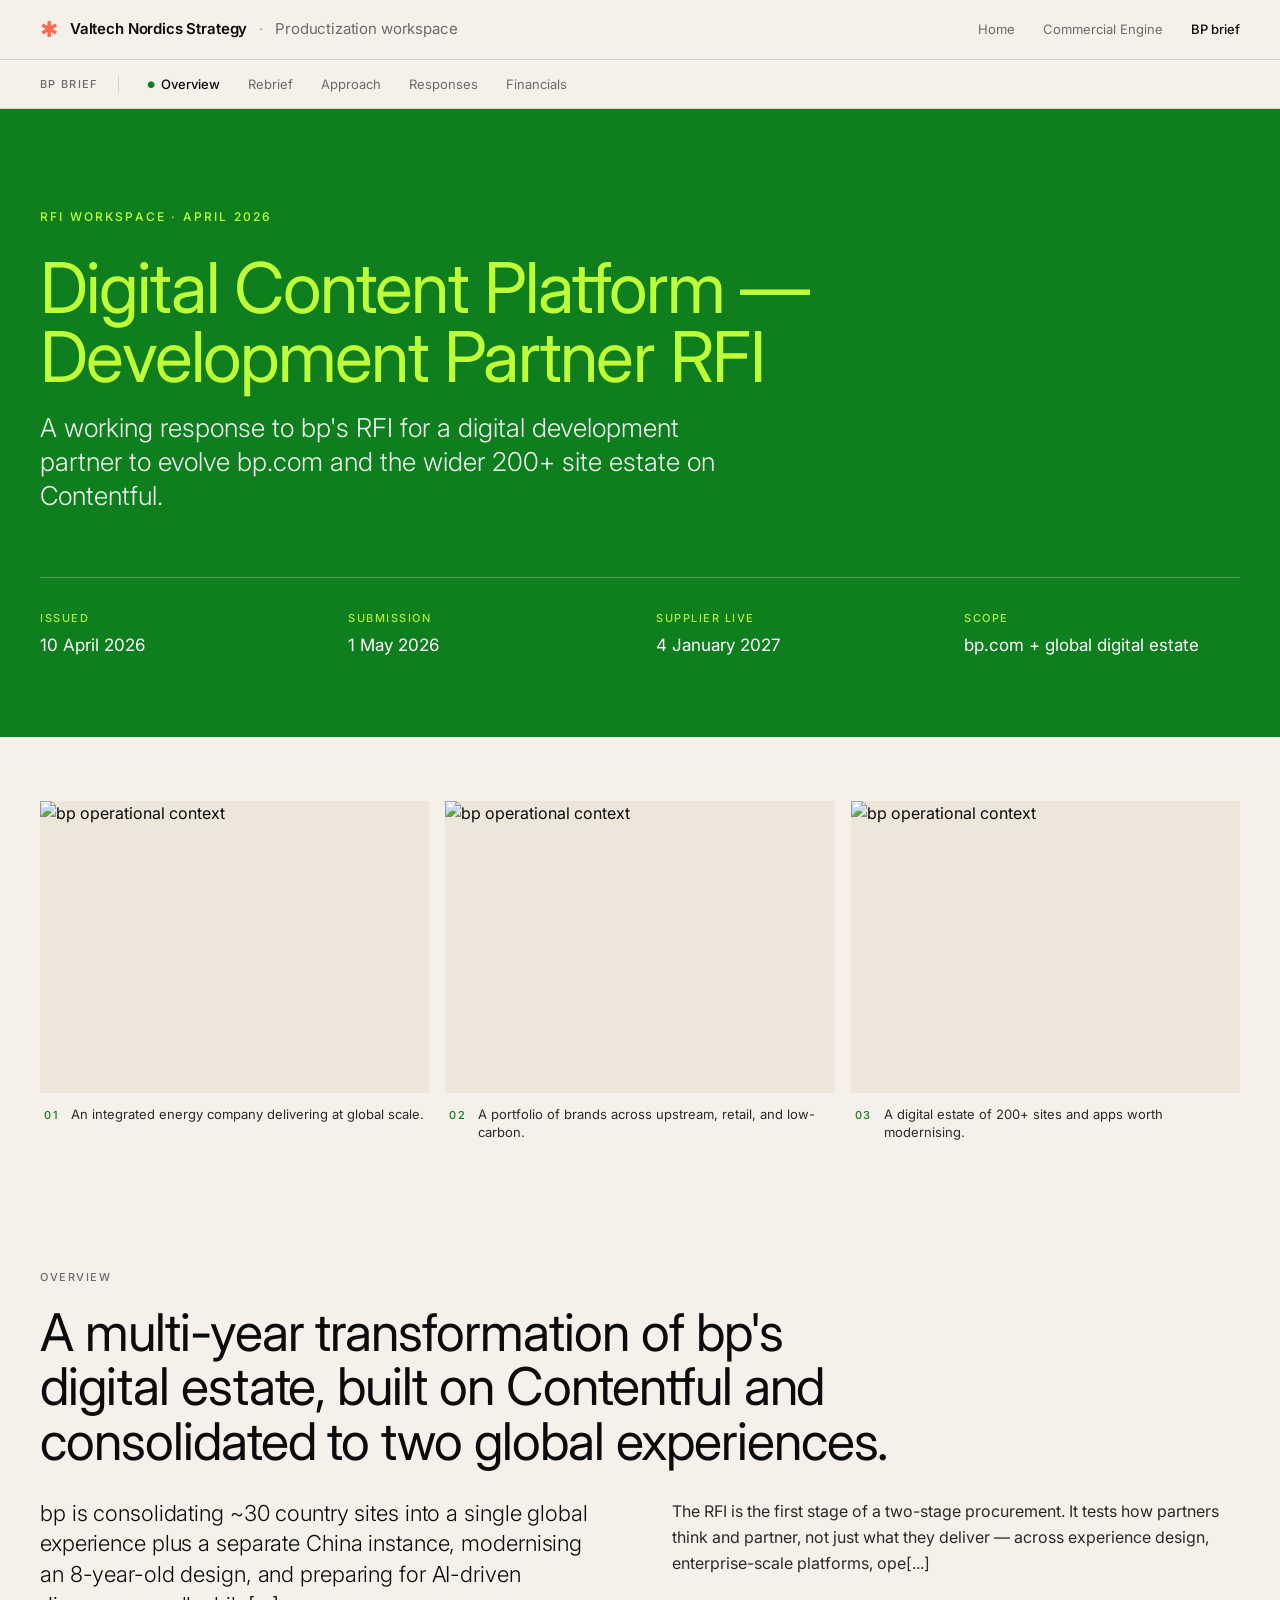
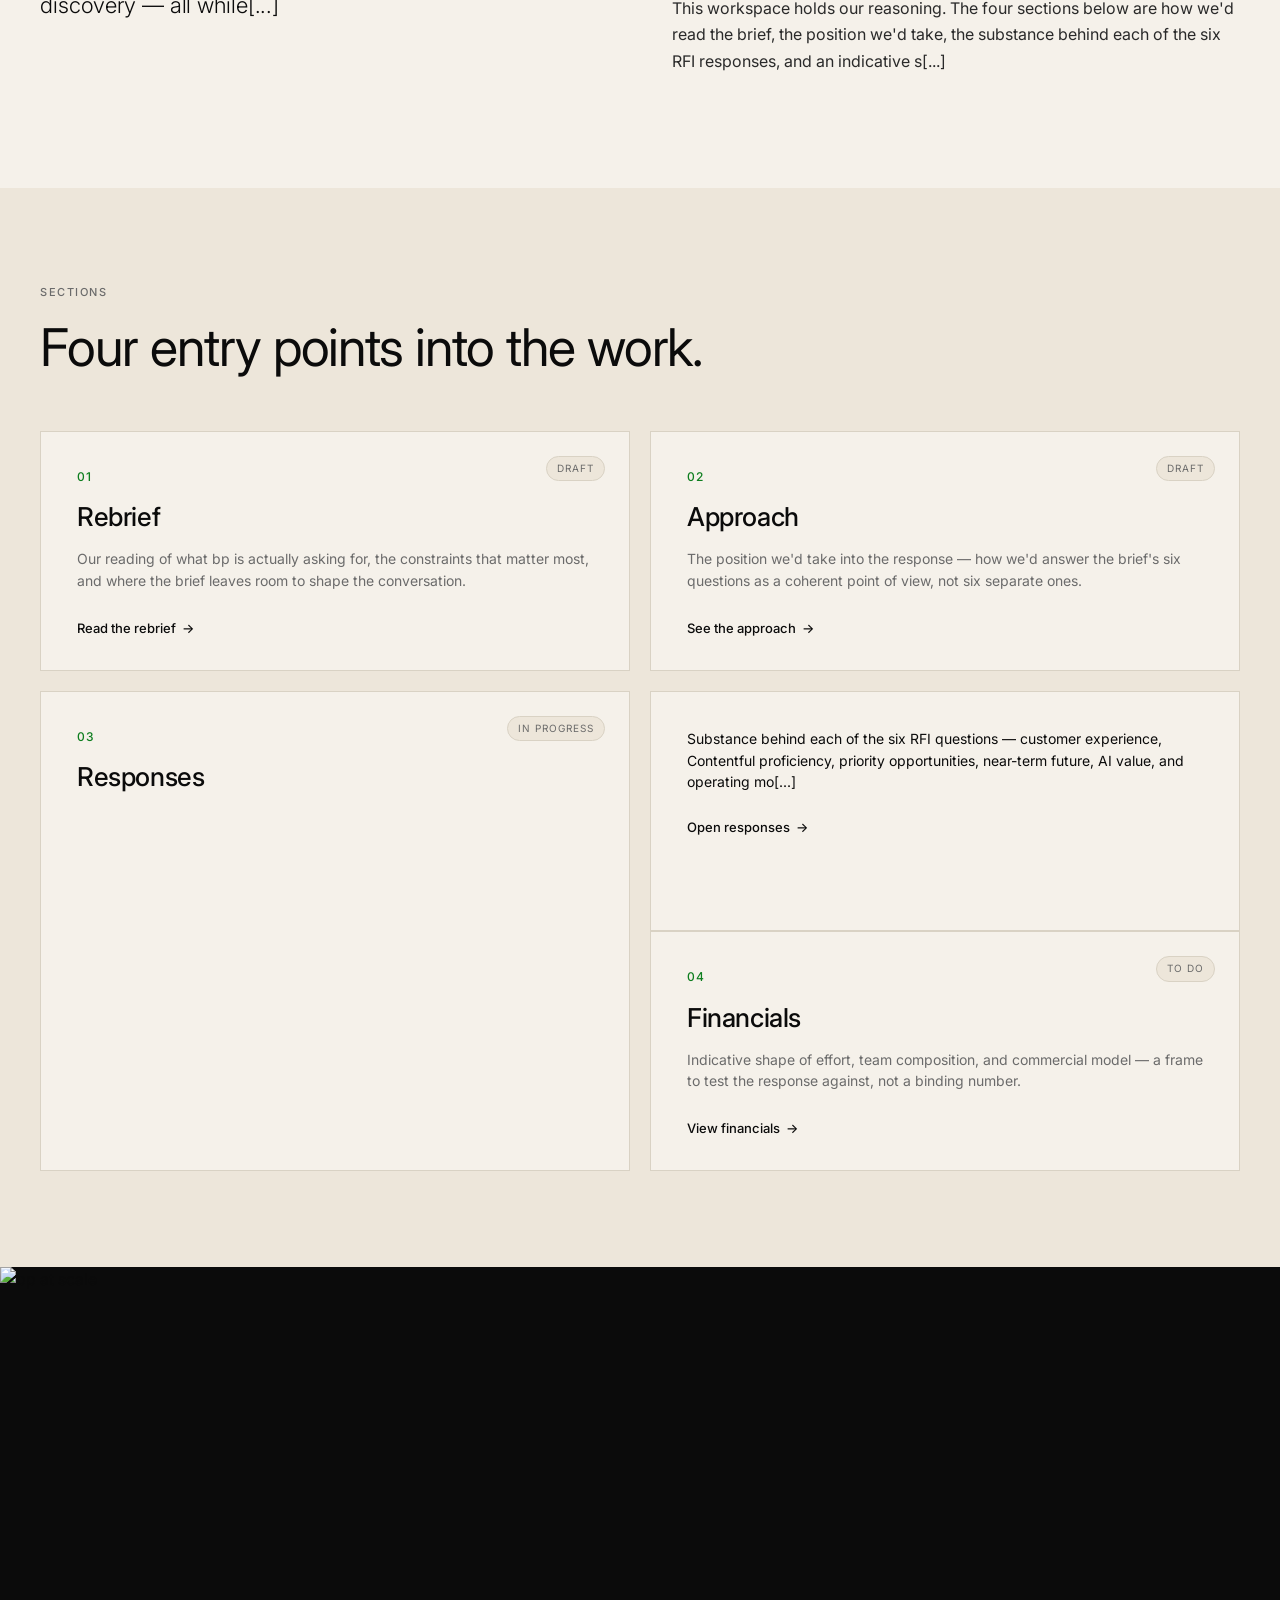
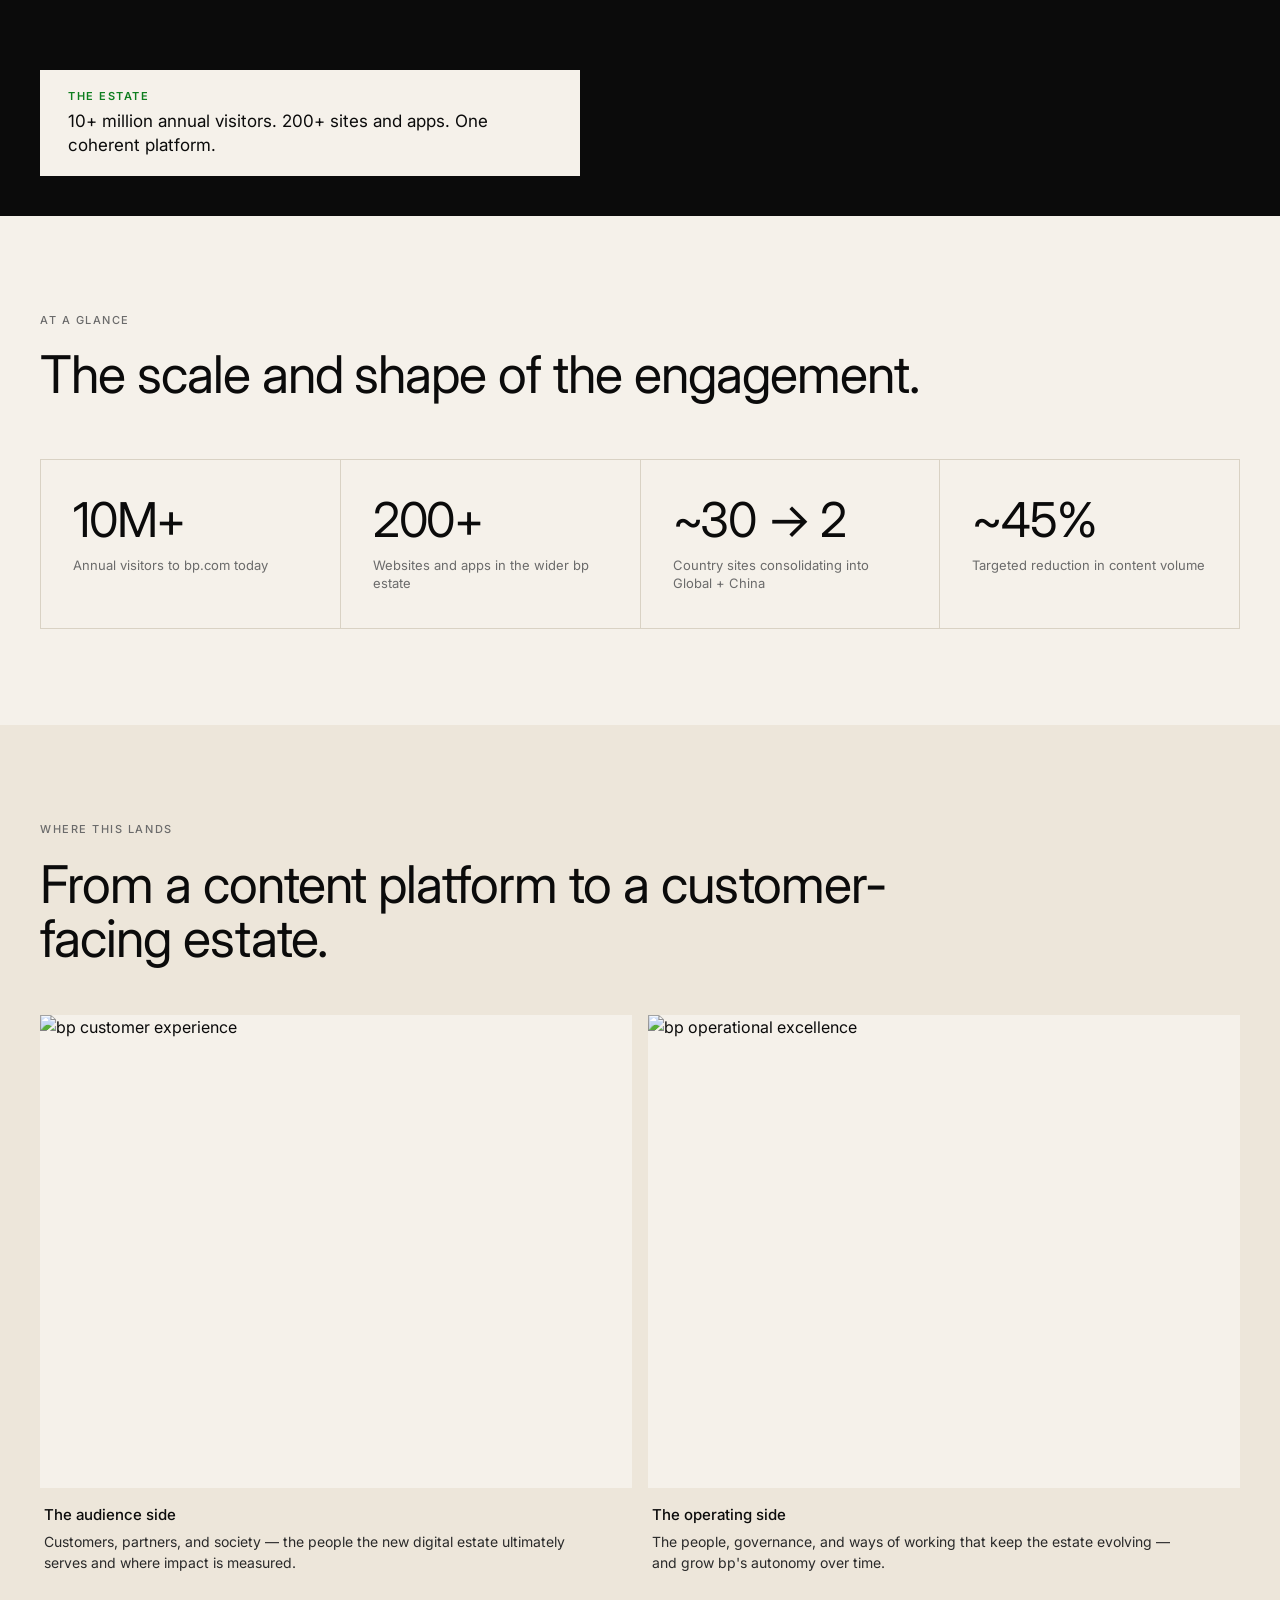
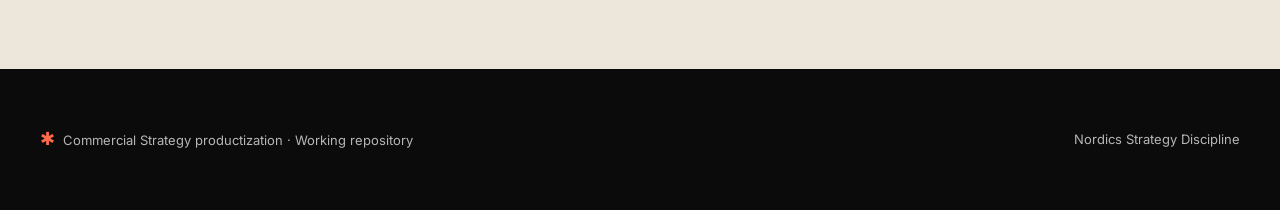
==== bp-brief/index.html @ e3b5a1c4 "Reduce hero title font size by 20%" ====
<!DOCTYPE html>
<html lang="en">
<head>
<meta charset="UTF-8">
<meta name="viewport" content="width=device-width, initial-scale=1.0">
<title>BP brief — Digital Content Platform RFI · Valtech Nordics Strategy</title>
<link rel="preconnect" href="https://fonts.googleapis.com">
<link rel="preconnect" href="https://fonts.gstatic.com" crossorigin>
<link href="https://fonts.googleapis.com/css2?family=Inter:wght@300;400;500;600;700&display=swap" rel="stylesheet">
<style>
  :root {
    --cream: #F5F1EA;
    --cream-deep: #EDE6DA;
    --ink: #0B0B0B;
    --ink-soft: #2A2A2A;
    --ink-mute: #6B6B6B;
    --line: #D9D2C4;
    --coral: #FF6A4D;
    --bp-green: #0E7E1F;
    --bp-green-deep: #0A6217;
    --bp-lime: #BFFF38;
    --bp-pale: #D5F09E;
    --bp-pale-soft: #EAF7CE;
  }

  * { box-sizing: border-box; margin: 0; padding: 0; }

  html { scroll-behavior: smooth; }

  body {
    font-family: 'Inter', -apple-system, BlinkMacSystemFont, sans-serif;
    background: var(--cream);
    color: var(--ink);
    line-height: 1.5;
    font-weight: 400;
    -webkit-font-smoothing: antialiased;
    -moz-osx-font-smoothing: grayscale;
  }

  img { display: block; max-width: 100%; }

  /* Site header */
  .site-header {
    position: sticky;
    top: 0;
    z-index: 50;
    background: var(--cream);
    border-bottom: 1px solid var(--line);
  }
  .site-header-inner {
    max-width: 1280px;
    margin: 0 auto;
    padding: 18px 40px;
    display: flex;
    justify-content: space-between;
    align-items: center;
  }
  .brand {
    display: flex;
    align-items: center;
    gap: 12px;
    font-weight: 600;
    font-size: 15px;
    letter-spacing: -0.01em;
    text-decoration: none;
    color: var(--ink);
  }
  .brand-mark {
    color: var(--coral);
    font-size: 22px;
    line-height: 1;
    font-weight: 400;
  }
  .brand-divider {
    color: var(--ink-mute);
    font-weight: 300;
  }
  .brand-context {
    color: var(--ink-mute);
    font-weight: 400;
  }
  .site-nav {
    display: flex;
    gap: 28px;
    font-size: 13px;
  }
  .site-nav a {
    color: var(--ink-mute);
    text-decoration: none;
    transition: color 0.15s;
  }
  .site-nav a:hover { color: var(--ink); }

  /* BP brief sticky sub-nav */
  .brief-nav {
    position: sticky;
    top: 60px;
    z-index: 40;
    background: var(--cream);
    border-bottom: 1px solid var(--line);
  }
  .brief-nav-inner {
    max-width: 1280px;
    margin: 0 auto;
    padding: 14px 40px;
    display: flex;
    gap: 28px;
    align-items: center;
    overflow-x: auto;
  }
  .brief-nav-label {
    font-size: 11px;
    text-transform: uppercase;
    letter-spacing: 0.12em;
    color: var(--ink-mute);
    font-weight: 500;
    white-space: nowrap;
    padding-right: 20px;
    border-right: 1px solid var(--line);
  }
  .brief-nav a {
    font-size: 13px;
    color: var(--ink-mute);
    text-decoration: none;
    white-space: nowrap;
    transition: color 0.15s;
    font-weight: 400;
  }
  .brief-nav a:hover { color: var(--ink); }
  .brief-nav a.current {
    color: var(--ink);
    font-weight: 500;
  }
  .brief-nav a.current::before {
    content: "● ";
    color: var(--bp-green);
    font-size: 9px;
    vertical-align: middle;
    margin-right: 4px;
  }

  /* Hero — BP green */
  .hero {
    background: var(--bp-green);
    color: white;
    padding: 100px 40px 80px;
    position: relative;
    overflow: hidden;
  }
  .hero-inner {
    max-width: 1280px;
    margin: 0 auto;
    position: relative;
  }
  .hero-eyebrow {
    color: var(--bp-lime);
    font-size: 12px;
    text-transform: uppercase;
    letter-spacing: 0.18em;
    font-weight: 500;
    margin-bottom: 28px;
  }
  .hero-title {
    color: var(--bp-lime);
    font-size: clamp(38px, 5.6vw, 70px);
    line-height: 0.98;
    font-weight: 400;
    letter-spacing: -0.025em;
    margin-bottom: 20px;
    max-width: 1000px;
  }
  .hero-subtitle {
    color: white;
    font-size: clamp(20px, 2.2vw, 26px);
    font-weight: 300;
    line-height: 1.3;
    max-width: 720px;
    margin-bottom: 64px;
    opacity: 0.92;
  }
  .hero-meta {
    display: grid;
    grid-template-columns: repeat(4, 1fr);
    gap: 32px;
    padding-top: 32px;
    border-top: 1px solid rgba(255, 255, 255, 0.25);
  }
  .hero-meta-item-label {
    font-size: 11px;
    text-transform: uppercase;
    letter-spacing: 0.14em;
    color: var(--bp-lime);
    font-weight: 500;
    margin-bottom: 8px;
    opacity: 0.9;
  }
  .hero-meta-item-value {
    font-size: 17px;
    color: white;
    font-weight: 400;
    line-height: 1.35;
  }

  /* Image strip — context triptych */
  .image-strip {
    background: var(--cream);
    padding: 64px 40px 32px;
  }
  .strip-inner {
    max-width: 1280px;
    margin: 0 auto;
  }
  .strip-grid {
    display: grid;
    grid-template-columns: repeat(3, 1fr);
    gap: 16px;
  }
  .strip-item {
    display: flex;
    flex-direction: column;
    gap: 12px;
  }
  .strip-img {
    width: 100%;
    aspect-ratio: 4 / 3;
    object-fit: cover;
    background: var(--cream-deep);
  }
  .strip-caption {
    display: flex;
    align-items: baseline;
    gap: 12px;
    padding: 0 4px;
  }
  .strip-tag {
    font-size: 11px;
    text-transform: uppercase;
    letter-spacing: 0.14em;
    color: var(--bp-green);
    font-weight: 500;
    flex-shrink: 0;
  }
  .strip-text {
    font-size: 13px;
    color: var(--ink-soft);
    line-height: 1.4;
  }

  /* Section base */
  section { padding: 96px 40px; }
  .section-inner { max-width: 1280px; margin: 0 auto; }

  .section-eyebrow {
    font-size: 11px;
    text-transform: uppercase;
    letter-spacing: 0.14em;
    color: var(--ink-mute);
    font-weight: 500;
    margin-bottom: 20px;
  }
  .section-title {
    font-size: clamp(34px, 4.5vw, 52px);
    font-weight: 400;
    line-height: 1.05;
    letter-spacing: -0.02em;
    color: var(--ink);
    margin-bottom: 28px;
    max-width: 880px;
  }

  /* Intro / overview */
  .overview-grid {
    display: grid;
    grid-template-columns: 1fr 1fr;
    gap: 64px;
    align-items: start;
  }
  .overview-lead {
    font-size: 22px;
    line-height: 1.4;
    font-weight: 300;
    color: var(--ink);
    letter-spacing: -0.005em;
  }
  .overview-body p {
    font-size: 16px;
    line-height: 1.65;
    color: var(--ink-soft);
    margin-bottom: 18px;
  }

  /* Tiles — four section entries */
  .tiles {
    background: var(--cream-deep);
  }
  .tiles-grid {
    display: grid;
    grid-template-columns: repeat(2, 1fr);
    gap: 20px;
    margin-top: 56px;
  }
  .tile {
    background: var(--cream);
    border: 1px solid var(--line);
    padding: 36px 36px 32px;
    text-decoration: none;
    color: var(--ink);
    display: flex;
    flex-direction: column;
    gap: 16px;
    transition: border-color 0.2s, transform 0.2s;
    position: relative;
    min-height: 240px;
  }
  .tile:hover {
    border-color: var(--bp-green);
    transform: translateY(-2px);
  }
  .tile-num {
    font-size: 12px;
    color: var(--bp-green);
    font-weight: 500;
    letter-spacing: 0.1em;
  }
  .tile-title {
    font-size: 26px;
    font-weight: 500;
    line-height: 1.15;
    letter-spacing: -0.015em;
    color: var(--ink);
  }
  .tile-body {
    font-size: 14px;
    line-height: 1.55;
    color: var(--ink-mute);
    flex: 1;
  }
  .tile-cta {
    font-size: 13px;
    color: var(--ink);
    font-weight: 500;
    margin-top: 8px;
    display: flex;
    align-items: center;
    gap: 6px;
  }
  .tile-cta::after {
    content: "→";
    transition: transform 0.2s;
  }
  .tile:hover .tile-cta::after {
    transform: translateX(4px);
  }
  .tile-status {
    position: absolute;
    top: 24px;
    right: 24px;
    font-size: 10px;
    text-transform: uppercase;
    letter-spacing: 0.1em;
    color: var(--ink-mute);
    background: var(--cream-deep);
    padding: 4px 10px;
    border-radius: 100px;
    border: 1px solid var(--line);
  }

  /* Feature image — full-bleed editorial */
  .feature {
    background: var(--cream);
    padding: 0;
  }
  .feature-img-wrap {
    position: relative;
    width: 100%;
    aspect-ratio: 21 / 9;
    overflow: hidden;
    background: var(--ink);
  }
  .feature-img {
    width: 100%;
    height: 100%;
    object-fit: cover;
  }
  .feature-overlay {
    position: absolute;
    bottom: 40px;
    left: 0;
    right: 0;
    padding: 0 40px;
    max-width: 1280px;
    margin: 0 auto;
    pointer-events: none;
  }
  .feature-overlay-inner {
    background: var(--cream);
    display: inline-block;
    padding: 18px 28px;
    max-width: 540px;
  }
  .feature-overlay-tag {
    font-size: 11px;
    text-transform: uppercase;
    letter-spacing: 0.14em;
    color: var(--bp-green);
    font-weight: 600;
    margin-bottom: 6px;
  }
  .feature-overlay-text {
    font-size: 17px;
    color: var(--ink);
    font-weight: 400;
    line-height: 1.4;
  }

  /* At a glance — stats */
  .glance {
    background: var(--cream);
  }
  .glance-grid {
    display: grid;
    grid-template-columns: repeat(4, 1fr);
    gap: 1px;
    background: var(--line);
    margin-top: 56px;
    border: 1px solid var(--line);
  }
  .stat {
    background: var(--cream);
    padding: 36px 32px;
  }
  .stat-value {
    font-size: 48px;
    font-weight: 400;
    color: var(--ink);
    letter-spacing: -0.025em;
    line-height: 1;
    margin-bottom: 12px;
  }
  .stat-label {
    font-size: 13px;
    color: var(--ink-mute);
    line-height: 1.4;
  }

  /* Closing image pair */
  .closing {
    background: var(--cream-deep);
  }
  .closing-grid {
    display: grid;
    grid-template-columns: 1fr 1fr;
    gap: 16px;
    margin-top: 48px;
  }
  .closing-item {
    display: flex;
    flex-direction: column;
    gap: 16px;
  }
  .closing-img {
    width: 100%;
    aspect-ratio: 5 / 4;
    object-fit: cover;
    background: var(--cream);
  }
  .closing-caption {
    font-size: 14px;
    color: var(--ink-soft);
    line-height: 1.5;
    padding: 0 4px;
    max-width: 90%;
  }
  .closing-caption strong {
    color: var(--ink);
    font-weight: 500;
    display: block;
    margin-bottom: 4px;
    font-size: 15px;
  }

  /* Footer */
  footer {
    background: var(--ink);
    color: rgba(255, 255, 255, 0.7);
    padding: 56px 40px;
  }
  .footer-inner {
    max-width: 1280px;
    margin: 0 auto;
    display: flex;
    justify-content: space-between;
    align-items: center;
    gap: 32px;
    font-size: 13px;
  }
  .footer-inner p { line-height: 1.6; }
  .footer-mark {
    color: var(--coral);
    font-size: 18px;
    margin-right: 8px;
  }

  /* Responsive */
  @media (max-width: 900px) {
    .site-header-inner, .brief-nav-inner, section, footer, .image-strip { padding-left: 24px; padding-right: 24px; }
    section { padding-top: 64px; padding-bottom: 64px; }
    .hero { padding: 72px 24px 56px; }
    .image-strip { padding: 48px 24px 24px; }
    .site-nav { display: none; }
    .hero-meta { grid-template-columns: repeat(2, 1fr); gap: 24px; }
    .strip-grid { grid-template-columns: 1fr; gap: 32px; }
    .overview-grid { grid-template-columns: 1fr; gap: 32px; }
    .tiles-grid { grid-template-columns: 1fr; }
    .feature-img-wrap { aspect-ratio: 4 / 3; }
    .feature-overlay { bottom: 20px; padding: 0 24px; }
    .feature-overlay-inner { padding: 14px 18px; max-width: 100%; }
    .glance-grid { grid-template-columns: repeat(2, 1fr); }
    .closing-grid { grid-template-columns: 1fr; gap: 32px; }
    .footer-inner { flex-direction: column; align-items: flex-start; }
  }
</style>
</head>
<body>

<!-- Site header -->
<header class="site-header">
  <div class="site-header-inner">
    <a class="brand" href="../index.html">
      <span class="brand-mark">✱</span>
      <span>Valtech Nordics Strategy</span>
      <span class="brand-divider">·</span>
      <span class="brand-context">Productization workspace</span>
    </a>
    <nav class="site-nav">
      <a href="../index.html">Home</a>
      <a href="../commercial_engine/">Commercial Engine</a>
      <a href="./" style="color: var(--ink); font-weight: 500;">BP brief</a>
    </nav>
  </div>
</header>

<!-- BP brief sub-nav -->
<nav class="brief-nav">
  <div class="brief-nav-inner">
    <span class="brief-nav-label">BP brief</span>
    <a href="./" class="current">Overview</a>
    <a href="./rebrief/">Rebrief</a>
    <a href="./approach/">Approach</a>
    <a href="./responses/">Responses</a>
    <a href="./financials/">Financials</a>
  </div>
</nav>

<!-- Hero -->
<section class="hero">
  <div class="hero-inner">
    <div class="hero-eyebrow">RFI workspace · April 2026</div>
    <h1 class="hero-title">Digital Content Platform — Development Partner RFI</h1>
    <p class="hero-subtitle">A working response to bp's RFI for a digital development partner to evolve bp.com and the wider 200+ site estate on Contentful.</p>
    <div class="hero-meta">
      <div>
        <div class="hero-meta-item-label">Issued</div>
        <div class="hero-meta-item-value">10 April 2026</div>
      </div>
      <div>
        <div class="hero-meta-item-label">Submission</div>
        <div class="hero-meta-item-value">1 May 2026</div>
      </div>
      <div>
        <div class="hero-meta-item-label">Supplier live</div>
        <div class="hero-meta-item-value">4 January 2027</div>
      </div>
      <div>
        <div class="hero-meta-item-label">Scope</div>
        <div class="hero-meta-item-value">bp.com + global digital estate</div>
      </div>
    </div>
  </div>
</section>

<!-- Image strip — three-up context -->
<div class="image-strip">
  <div class="strip-inner">
    <div class="strip-grid">
      <div class="strip-item">
        <img class="strip-img" src="./images/bp_image_1.jpg" alt="bp operational context">
        <div class="strip-caption">
          <span class="strip-tag">01</span>
          <span class="strip-text">An integrated energy company delivering at global scale.</span>
        </div>
      </div>
      <div class="strip-item">
        <img class="strip-img" src="./images/bp_image_2.jpg" alt="bp operational context">
        <div class="strip-caption">
          <span class="strip-tag">02</span>
          <span class="strip-text">A portfolio of brands across upstream, retail, and low-carbon.</span>
        </div>
      </div>
      <div class="strip-item">
        <img class="strip-img" src="./images/bp_image_3.jpg" alt="bp operational context">
        <div class="strip-caption">
          <span class="strip-tag">03</span>
          <span class="strip-text">A digital estate of 200+ sites and apps worth modernising.</span>
        </div>
      </div>
    </div>
  </div>
</div>

<!-- Overview / intro -->
<section>
  <div class="section-inner">
    <div class="section-eyebrow">Overview</div>
    <h2 class="section-title">A multi-year transformation of bp's digital estate, built on Contentful and consolidated to two global experiences.</h2>
    <div class="overview-grid">
      <div class="overview-lead">
        bp is consolidating ~30 country sites into a single global experience plus a separate China instance, modernising an 8-year-old design, and preparing for AI-driven discovery — all while[...]
      </div>
      <div class="overview-body">
        <p>The RFI is the first stage of a two-stage procurement. It tests how partners think and partner, not just what they deliver — across experience design, enterprise-scale platforms, ope[...]
        <p>This workspace holds our reasoning. The four sections below are how we'd read the brief, the position we'd take, the substance behind each of the six RFI responses, and an indicative s[...]
      </div>
    </div>
  </div>
</section>

<!-- Tiles -->
<section class="tiles">
  <div class="section-inner">
    <div class="section-eyebrow">Sections</div>
    <h2 class="section-title">Four entry points into the work.</h2>
    <div class="tiles-grid">

      <a class="tile" href="./rebrief/">
        <span class="tile-status">Draft</span>
        <div class="tile-num">01</div>
        <div class="tile-title">Rebrief</div>
        <div class="tile-body">Our reading of what bp is actually asking for, the constraints that matter most, and where the brief leaves room to shape the conversation.</div>
        <div class="tile-cta">Read the rebrief</div>
      </a>

      <a class="tile" href="./approach/">
        <span class="tile-status">Draft</span>
        <div class="tile-num">02</div>
        <div class="tile-title">Approach</div>
        <div class="tile-body">The position we'd take into the response — how we'd answer the brief's six questions as a coherent point of view, not six separate ones.</div>
        <div class="tile-cta">See the approach</div>
      </a>

      <a class="tile" href="./responses/">
        <span class="tile-status">In progress</span>
        <div class="tile-num">03</div>
        <div class="tile-title">Responses</div>
        <div class="tile-body">Substance behind each of the six RFI questions — customer experience, Contentful proficiency, priority opportunities, near-term future, AI value, and operating mo[...]
        <div class="tile-cta">Open responses</div>
      </a>

      <a class="tile" href="./financials/">
        <span class="tile-status">To do</span>
        <div class="tile-num">04</div>
        <div class="tile-title">Financials</div>
        <div class="tile-body">Indicative shape of effort, team composition, and commercial model — a frame to test the response against, not a binding number.</div>
        <div class="tile-cta">View financials</div>
      </a>

    </div>
  </div>
</section>

<!-- Feature image — full-bleed editorial -->
<section class="feature">
  <div class="feature-img-wrap">
    <img class="feature-img" src="./images/bp_image_4.jpg" alt="bp at scale">
    <div class="feature-overlay">
      <div class="feature-overlay-inner">
        <div class="feature-overlay-tag">The estate</div>
        <div class="feature-overlay-text">10+ million annual visitors. 200+ sites and apps. One coherent platform.</div>
      </div>
    </div>
  </div>
</section>

<!-- At a glance -->
<section class="glance">
  <div class="section-inner">
    <div class="section-eyebrow">At a glance</div>
    <h2 class="section-title">The scale and shape of the engagement.</h2>
    <div class="glance-grid">
      <div class="stat">
        <div class="stat-value">10M+</div>
        <div class="stat-label">Annual visitors to bp.com today</div>
      </div>
      <div class="stat">
        <div class="stat-value">200+</div>
        <div class="stat-label">Websites and apps in the wider bp estate</div>
      </div>
      <div class="stat">
        <div class="stat-value">~30 → 2</div>
        <div class="stat-label">Country sites consolidating into Global + China</div>
      </div>
      <div class="stat">
        <div class="stat-value">~45%</div>
        <div class="stat-label">Targeted reduction in content volume</div>
      </div>
    </div>
  </div>
</section>

<!-- Closing image pair -->
<section class="closing">
  <div class="section-inner">
    <div class="section-eyebrow">Where this lands</div>
    <h2 class="section-title">From a content platform to a customer-facing estate.</h2>
    <div class="closing-grid">
      <div class="closing-item">
        <img class="closing-img" src="./images/bp_image_5.jpg" alt="bp customer experience">
        <div class="closing-caption">
          <strong>The audience side</strong>
          Customers, partners, and society — the people the new digital estate ultimately serves and where impact is measured.
        </div>
      </div>
      <div class="closing-item">
        <img class="closing-img" src="./images/bp_image_6.jpg" alt="bp operational excellence">
        <div class="closing-caption">
          <strong>The operating side</strong>
          The people, governance, and ways of working that keep the estate evolving — and grow bp's autonomy over time.
        </div>
      </div>
    </div>
  </div>
</section>

<!-- Footer -->
<footer>
  <div class="footer-inner">
    <p><span class="footer-mark">✱</span>Commercial Strategy productization · Working repository</p>
    <p>Nordics Strategy Discipline</p>
  </div>
</footer>

</body>
</html>
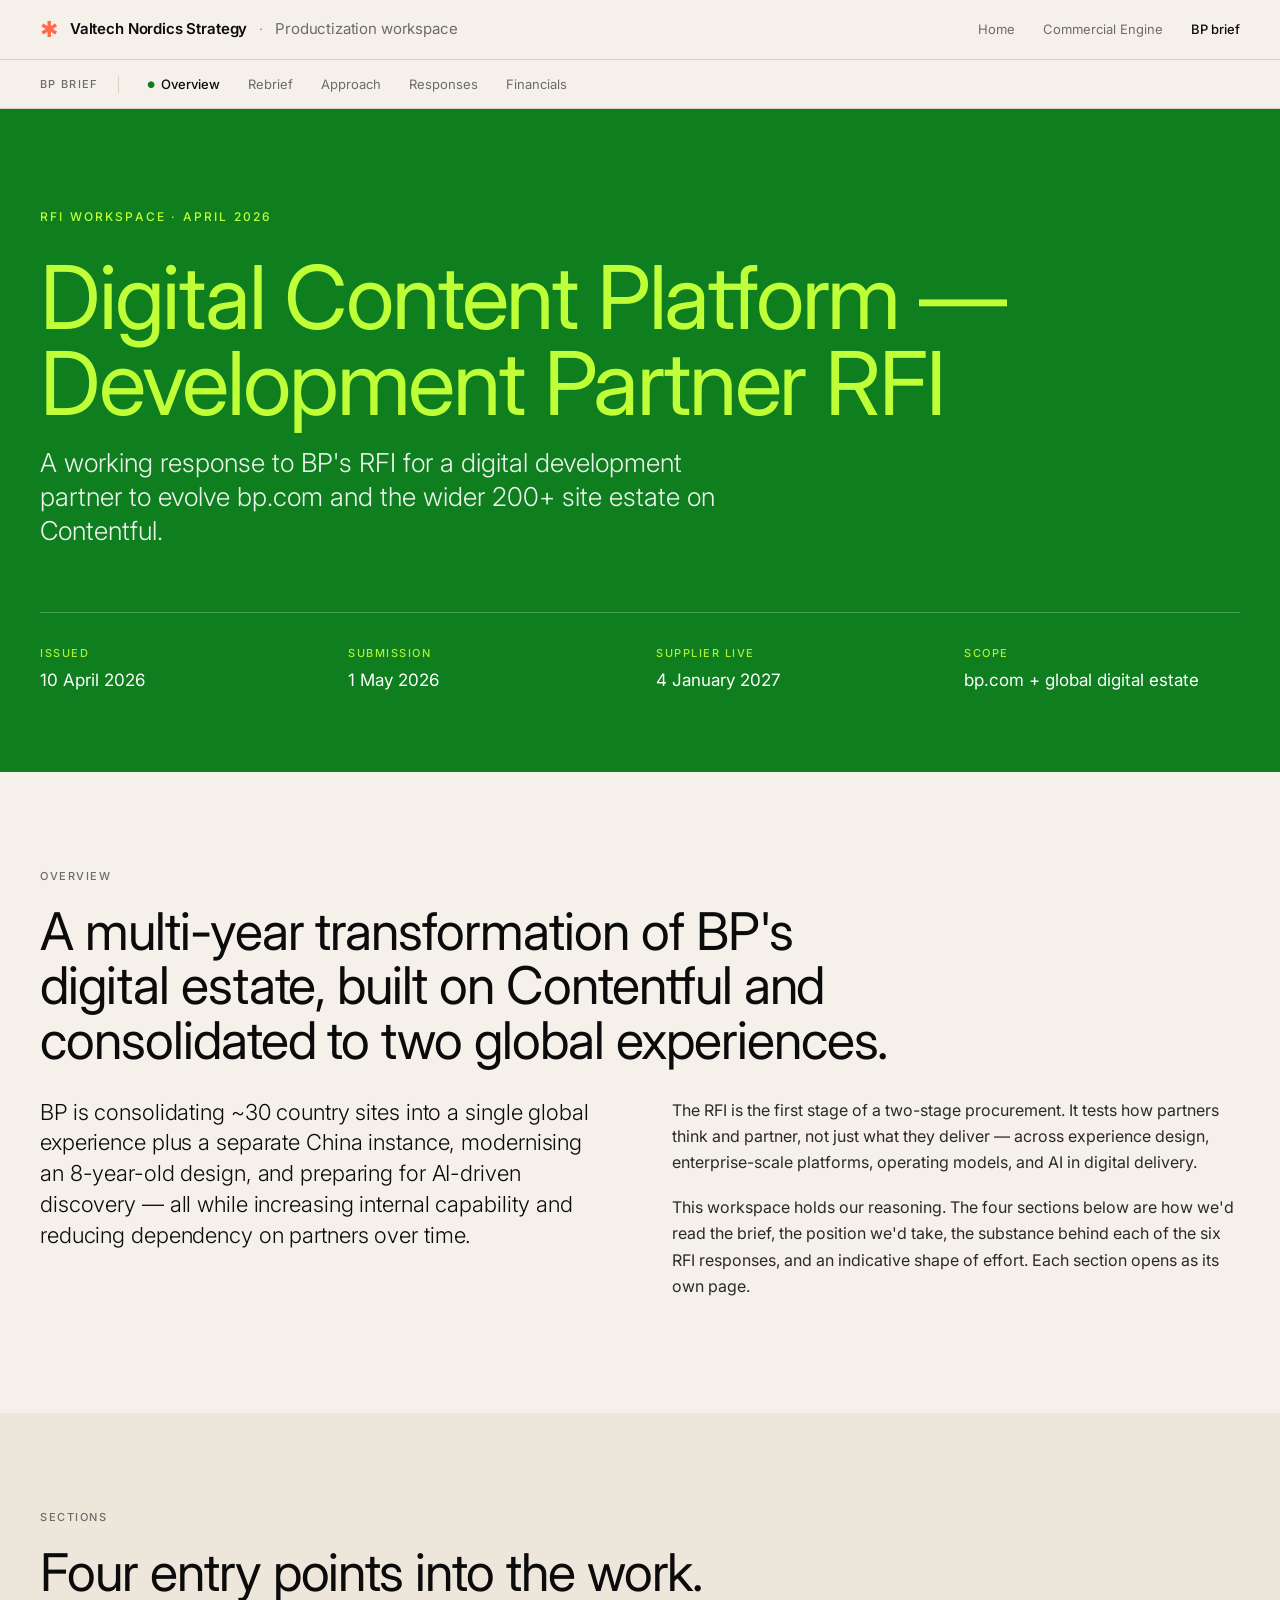
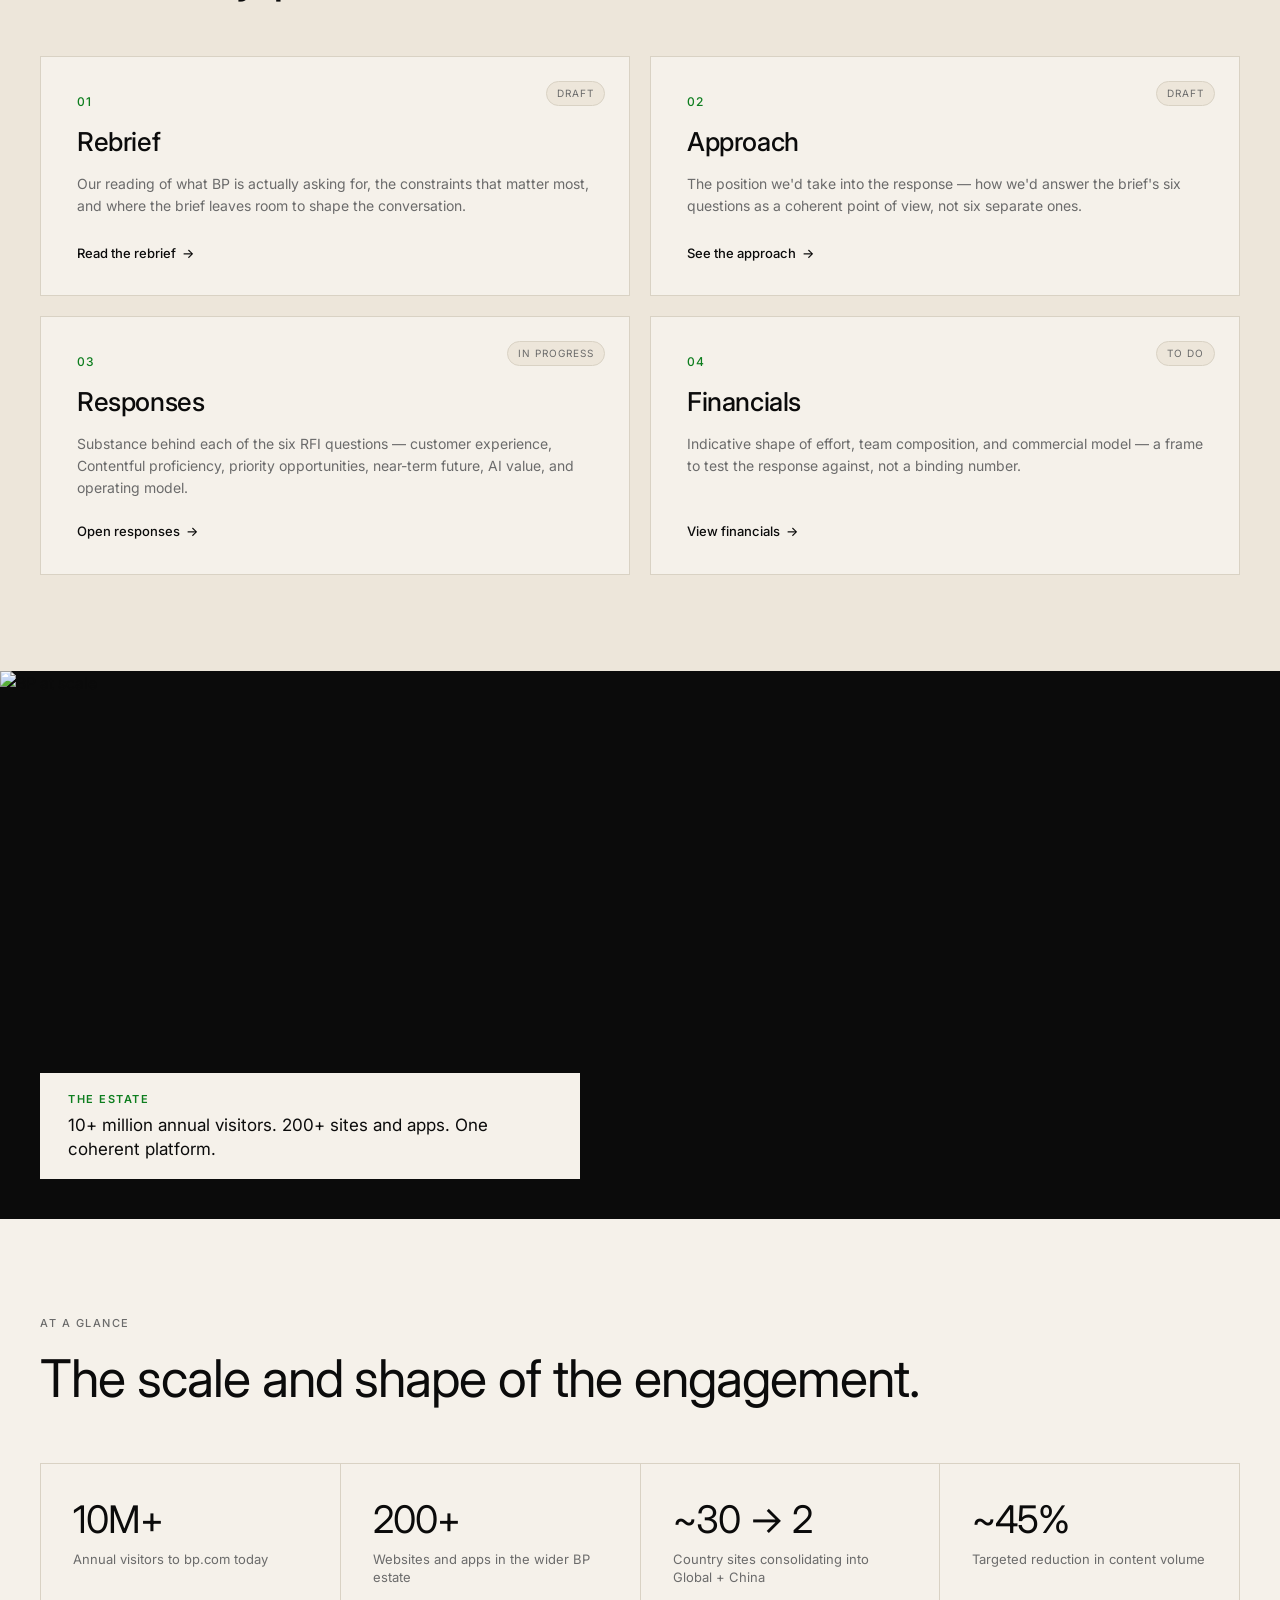
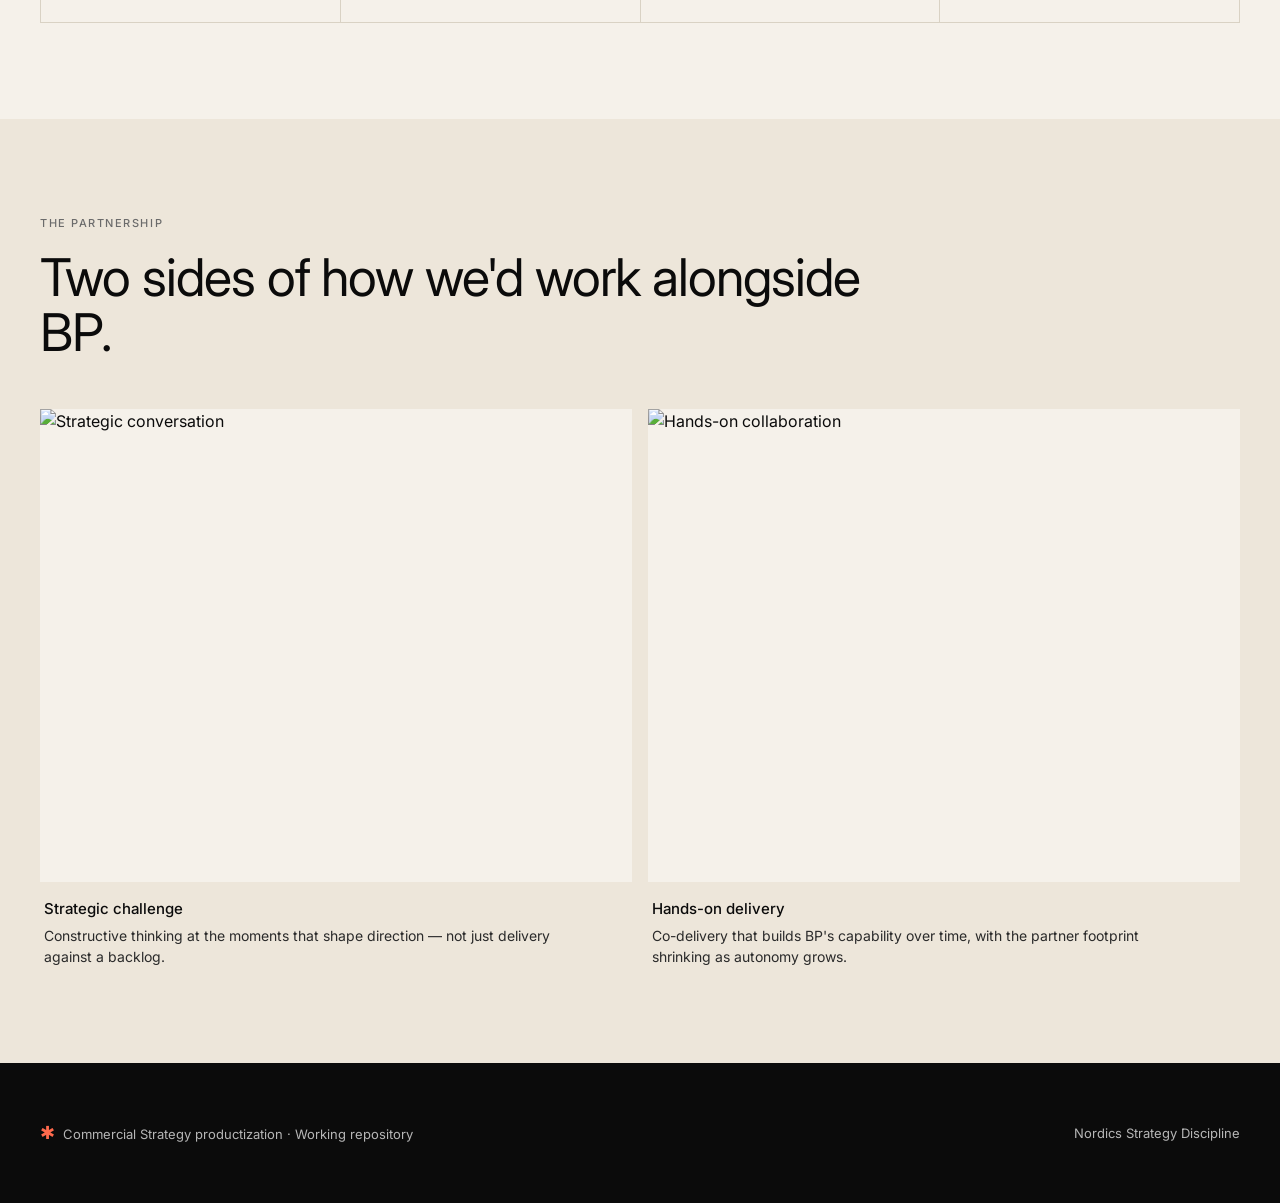
==== commit 29544759: "Refactor styles and remove image strip section Updated font sizes for hero title and stat value. Rem" ====
--- a/bp-brief/index.html
+++ b/bp-brief/index.html
@@ -162,7 +162,7 @@
   }
   .hero-title {
     color: var(--bp-lime);
-    font-size: clamp(38px, 5.6vw, 70px);
+    font-size: clamp(48px, 7vw, 88px);
     line-height: 0.98;
     font-weight: 400;
     letter-spacing: -0.025em;
@@ -199,51 +199,6 @@
     color: white;
     font-weight: 400;
     line-height: 1.35;
-  }
-
-  /* Image strip — context triptych */
-  .image-strip {
-    background: var(--cream);
-    padding: 64px 40px 32px;
-  }
-  .strip-inner {
-    max-width: 1280px;
-    margin: 0 auto;
-  }
-  .strip-grid {
-    display: grid;
-    grid-template-columns: repeat(3, 1fr);
-    gap: 16px;
-  }
-  .strip-item {
-    display: flex;
-    flex-direction: column;
-    gap: 12px;
-  }
-  .strip-img {
-    width: 100%;
-    aspect-ratio: 4 / 3;
-    object-fit: cover;
-    background: var(--cream-deep);
-  }
-  .strip-caption {
-    display: flex;
-    align-items: baseline;
-    gap: 12px;
-    padding: 0 4px;
-  }
-  .strip-tag {
-    font-size: 11px;
-    text-transform: uppercase;
-    letter-spacing: 0.14em;
-    color: var(--bp-green);
-    font-weight: 500;
-    flex-shrink: 0;
-  }
-  .strip-text {
-    font-size: 13px;
-    color: var(--ink-soft);
-    line-height: 1.4;
   }
 
   /* Section base */
@@ -430,7 +385,7 @@
     padding: 36px 32px;
   }
   .stat-value {
-    font-size: 48px;
+    font-size: 38px;
     font-weight: 400;
     color: var(--ink);
     letter-spacing: -0.025em;
@@ -503,13 +458,11 @@
 
   /* Responsive */
   @media (max-width: 900px) {
-    .site-header-inner, .brief-nav-inner, section, footer, .image-strip { padding-left: 24px; padding-right: 24px; }
+    .site-header-inner, .brief-nav-inner, section, footer { padding-left: 24px; padding-right: 24px; }
     section { padding-top: 64px; padding-bottom: 64px; }
     .hero { padding: 72px 24px 56px; }
-    .image-strip { padding: 48px 24px 24px; }
     .site-nav { display: none; }
     .hero-meta { grid-template-columns: repeat(2, 1fr); gap: 24px; }
-    .strip-grid { grid-template-columns: 1fr; gap: 32px; }
     .overview-grid { grid-template-columns: 1fr; gap: 32px; }
     .tiles-grid { grid-template-columns: 1fr; }
     .feature-img-wrap { aspect-ratio: 4 / 3; }
@@ -557,7 +510,7 @@
   <div class="hero-inner">
     <div class="hero-eyebrow">RFI workspace · April 2026</div>
     <h1 class="hero-title">Digital Content Platform — Development Partner RFI</h1>
-    <p class="hero-subtitle">A working response to bp's RFI for a digital development partner to evolve bp.com and the wider 200+ site estate on Contentful.</p>
+    <p class="hero-subtitle">A working response to BP's RFI for a digital development partner to evolve bp.com and the wider 200+ site estate on Contentful.</p>
     <div class="hero-meta">
       <div>
         <div class="hero-meta-item-label">Issued</div>
@@ -579,47 +532,18 @@
   </div>
 </section>
 
-<!-- Image strip — three-up context -->
-<div class="image-strip">
-  <div class="strip-inner">
-    <div class="strip-grid">
-      <div class="strip-item">
-        <img class="strip-img" src="./images/bp_image_1.jpg" alt="bp operational context">
-        <div class="strip-caption">
-          <span class="strip-tag">01</span>
-          <span class="strip-text">An integrated energy company delivering at global scale.</span>
-        </div>
-      </div>
-      <div class="strip-item">
-        <img class="strip-img" src="./images/bp_image_2.jpg" alt="bp operational context">
-        <div class="strip-caption">
-          <span class="strip-tag">02</span>
-          <span class="strip-text">A portfolio of brands across upstream, retail, and low-carbon.</span>
-        </div>
-      </div>
-      <div class="strip-item">
-        <img class="strip-img" src="./images/bp_image_3.jpg" alt="bp operational context">
-        <div class="strip-caption">
-          <span class="strip-tag">03</span>
-          <span class="strip-text">A digital estate of 200+ sites and apps worth modernising.</span>
-        </div>
-      </div>
-    </div>
-  </div>
-</div>
-
 <!-- Overview / intro -->
 <section>
   <div class="section-inner">
     <div class="section-eyebrow">Overview</div>
-    <h2 class="section-title">A multi-year transformation of bp's digital estate, built on Contentful and consolidated to two global experiences.</h2>
+    <h2 class="section-title">A multi-year transformation of BP's digital estate, built on Contentful and consolidated to two global experiences.</h2>
     <div class="overview-grid">
       <div class="overview-lead">
-        bp is consolidating ~30 country sites into a single global experience plus a separate China instance, modernising an 8-year-old design, and preparing for AI-driven discovery — all while[...]
+        BP is consolidating ~30 country sites into a single global experience plus a separate China instance, modernising an 8-year-old design, and preparing for AI-driven discovery — all while increasing internal capability and reducing dependency on partners over time.
       </div>
       <div class="overview-body">
-        <p>The RFI is the first stage of a two-stage procurement. It tests how partners think and partner, not just what they deliver — across experience design, enterprise-scale platforms, ope[...]
-        <p>This workspace holds our reasoning. The four sections below are how we'd read the brief, the position we'd take, the substance behind each of the six RFI responses, and an indicative s[...]
+        <p>The RFI is the first stage of a two-stage procurement. It tests how partners think and partner, not just what they deliver — across experience design, enterprise-scale platforms, operating models, and AI in digital delivery.</p>
+        <p>This workspace holds our reasoning. The four sections below are how we'd read the brief, the position we'd take, the substance behind each of the six RFI responses, and an indicative shape of effort. Each section opens as its own page.</p>
       </div>
     </div>
   </div>
@@ -636,7 +560,7 @@
         <span class="tile-status">Draft</span>
         <div class="tile-num">01</div>
         <div class="tile-title">Rebrief</div>
-        <div class="tile-body">Our reading of what bp is actually asking for, the constraints that matter most, and where the brief leaves room to shape the conversation.</div>
+        <div class="tile-body">Our reading of what BP is actually asking for, the constraints that matter most, and where the brief leaves room to shape the conversation.</div>
         <div class="tile-cta">Read the rebrief</div>
       </a>
 
@@ -652,7 +576,7 @@
         <span class="tile-status">In progress</span>
         <div class="tile-num">03</div>
         <div class="tile-title">Responses</div>
-        <div class="tile-body">Substance behind each of the six RFI questions — customer experience, Contentful proficiency, priority opportunities, near-term future, AI value, and operating mo[...]
+        <div class="tile-body">Substance behind each of the six RFI questions — customer experience, Contentful proficiency, priority opportunities, near-term future, AI value, and operating model.</div>
         <div class="tile-cta">Open responses</div>
       </a>
 
@@ -671,7 +595,7 @@
 <!-- Feature image — full-bleed editorial -->
 <section class="feature">
   <div class="feature-img-wrap">
-    <img class="feature-img" src="./images/bp_image_4.jpg" alt="bp at scale">
+    <img class="feature-img" src="./images/BP_image_4.jpg" alt="BP at scale">
     <div class="feature-overlay">
       <div class="feature-overlay-inner">
         <div class="feature-overlay-tag">The estate</div>
@@ -693,7 +617,7 @@
       </div>
       <div class="stat">
         <div class="stat-value">200+</div>
-        <div class="stat-label">Websites and apps in the wider bp estate</div>
+        <div class="stat-label">Websites and apps in the wider BP estate</div>
       </div>
       <div class="stat">
         <div class="stat-value">~30 → 2</div>
@@ -710,21 +634,21 @@
 <!-- Closing image pair -->
 <section class="closing">
   <div class="section-inner">
-    <div class="section-eyebrow">Where this lands</div>
-    <h2 class="section-title">From a content platform to a customer-facing estate.</h2>
+    <div class="section-eyebrow">The partnership</div>
+    <h2 class="section-title">Two sides of how we'd work alongside BP.</h2>
     <div class="closing-grid">
       <div class="closing-item">
-        <img class="closing-img" src="./images/bp_image_5.jpg" alt="bp customer experience">
+        <img class="closing-img" src="./images/BP_image_5.jpg" alt="Strategic conversation">
         <div class="closing-caption">
-          <strong>The audience side</strong>
-          Customers, partners, and society — the people the new digital estate ultimately serves and where impact is measured.
+          <strong>Strategic challenge</strong>
+          Constructive thinking at the moments that shape direction — not just delivery against a backlog.
         </div>
       </div>
       <div class="closing-item">
-        <img class="closing-img" src="./images/bp_image_6.jpg" alt="bp operational excellence">
+        <img class="closing-img" src="./images/BP_image_6.jpg" alt="Hands-on collaboration">
         <div class="closing-caption">
-          <strong>The operating side</strong>
-          The people, governance, and ways of working that keep the estate evolving — and grow bp's autonomy over time.
+          <strong>Hands-on delivery</strong>
+          Co-delivery that builds BP's capability over time, with the partner footprint shrinking as autonomy grows.
         </div>
       </div>
     </div>
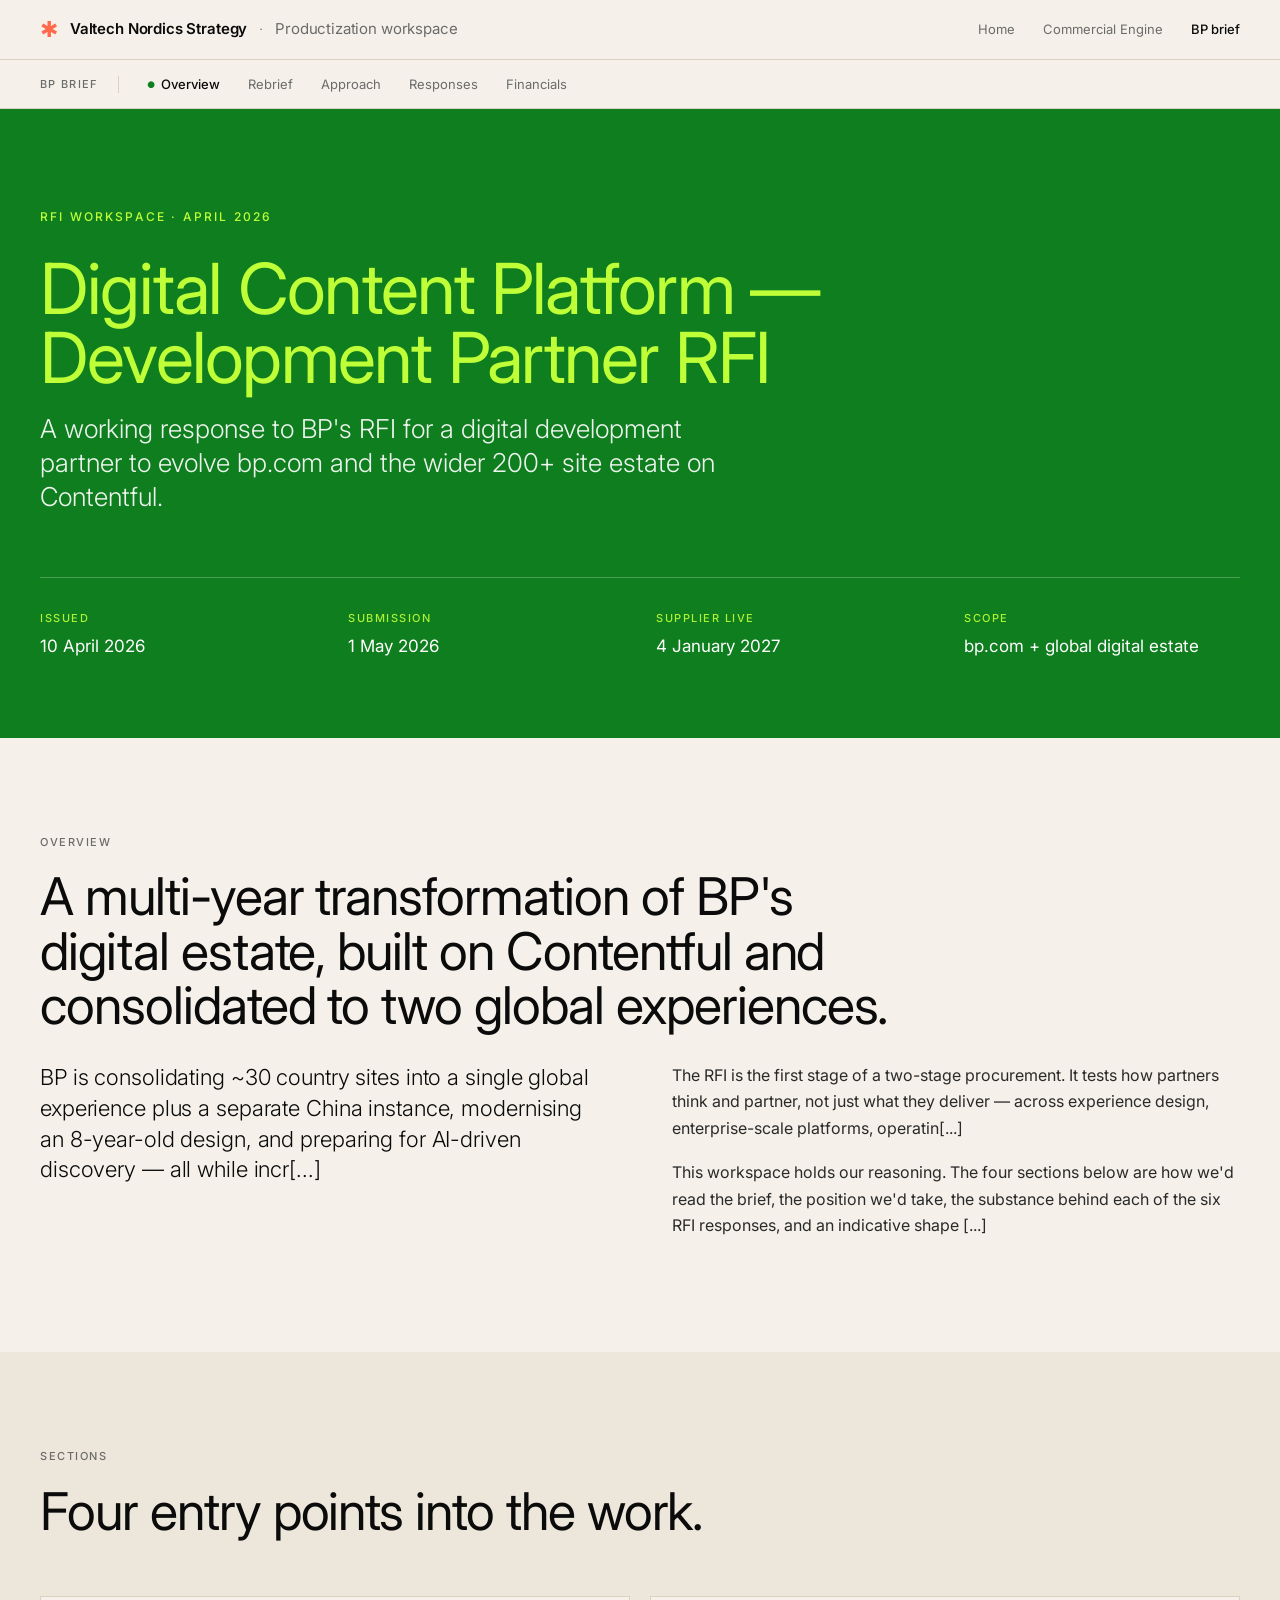
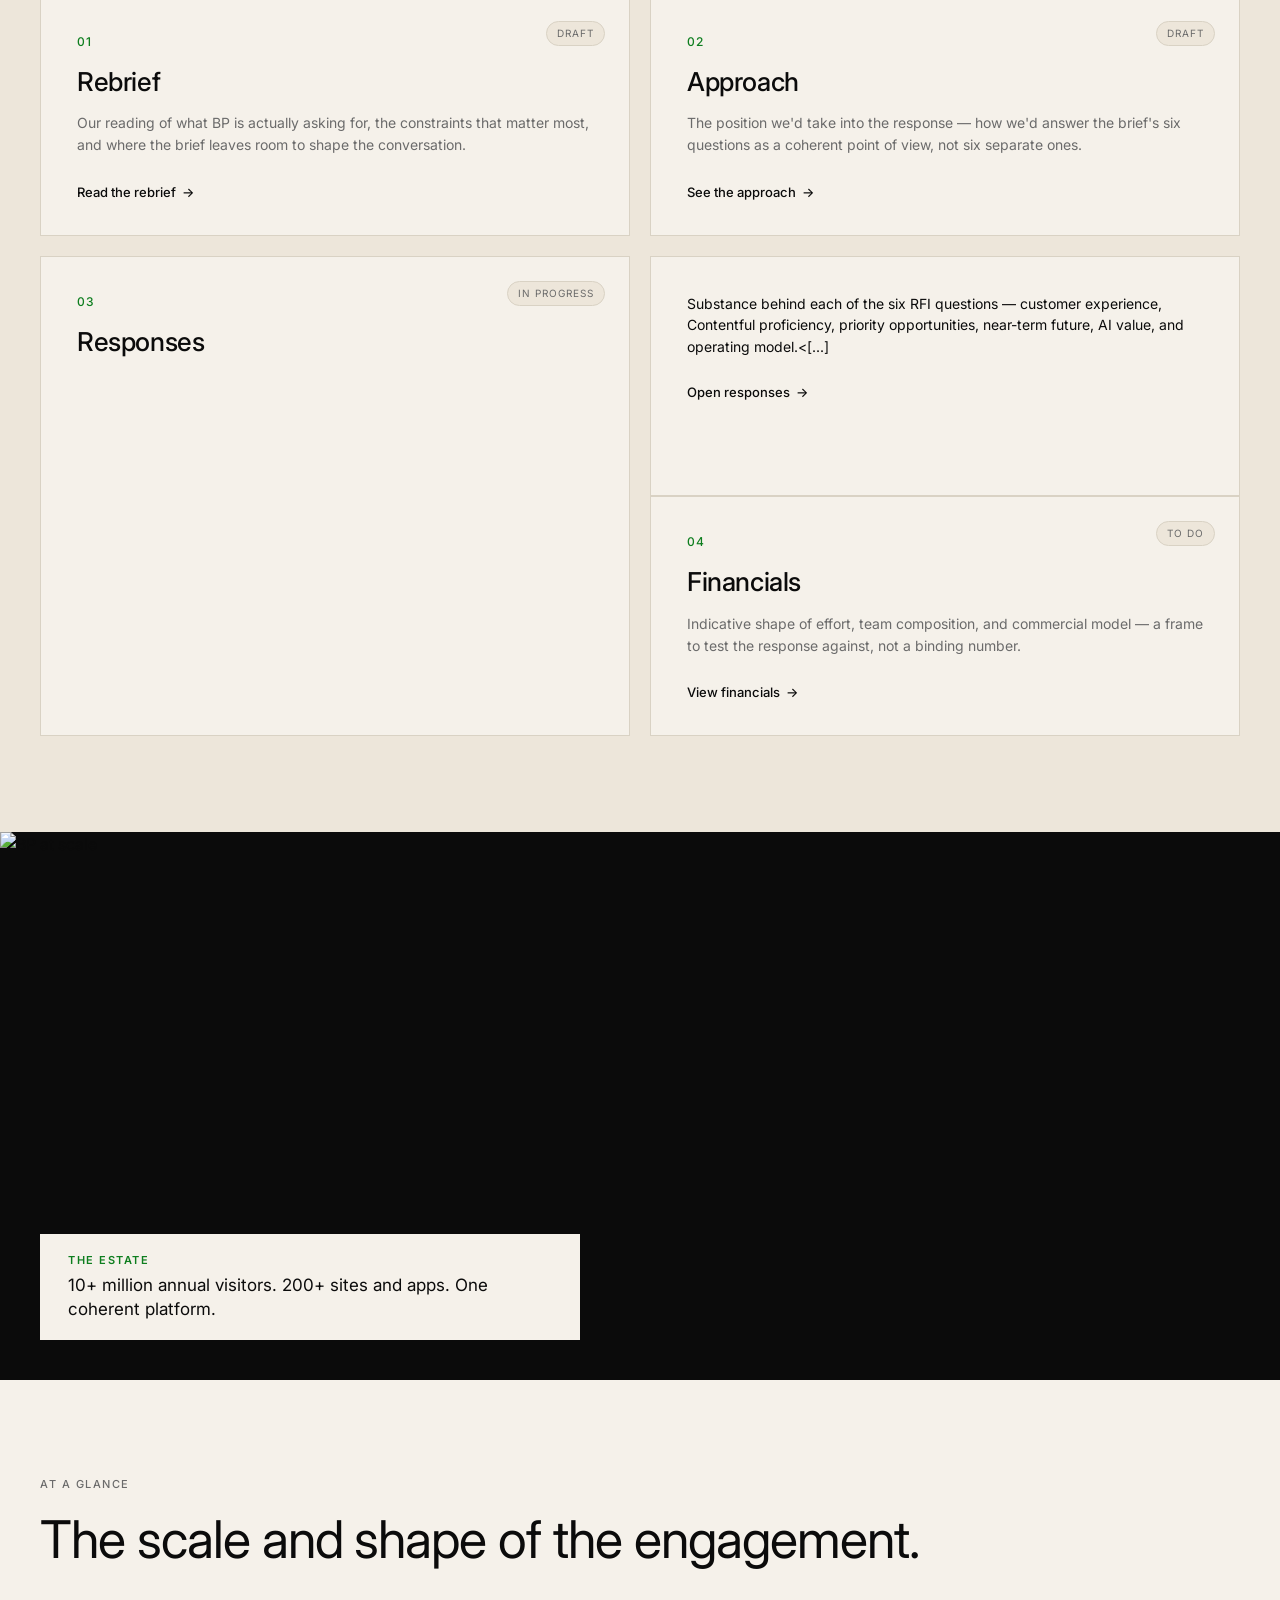
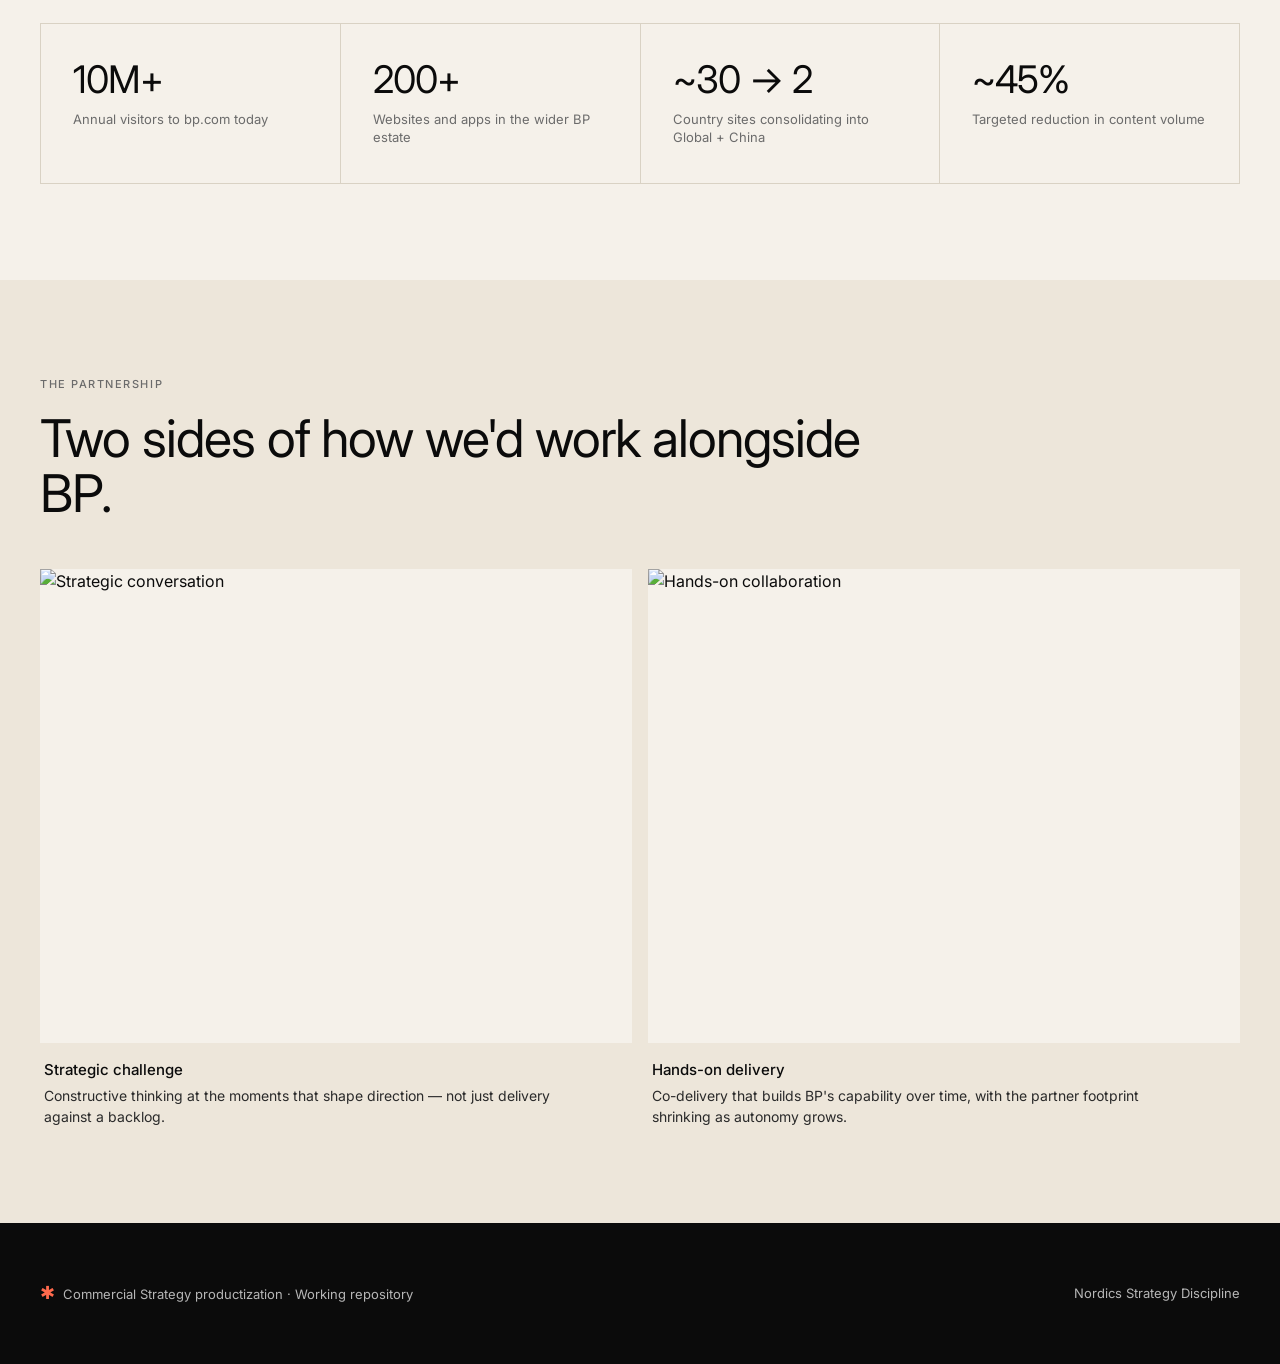
==== commit 50bbcf99: "Reduce hero title font size to prevent line breaks" ====
--- a/bp-brief/index.html
+++ b/bp-brief/index.html
@@ -162,7 +162,7 @@
   }
   .hero-title {
     color: var(--bp-lime);
-    font-size: clamp(48px, 7vw, 88px);
+    font-size: clamp(40px, 5.5vw, 72px);
     line-height: 0.98;
     font-weight: 400;
     letter-spacing: -0.025em;
@@ -539,11 +539,11 @@
     <h2 class="section-title">A multi-year transformation of BP's digital estate, built on Contentful and consolidated to two global experiences.</h2>
     <div class="overview-grid">
       <div class="overview-lead">
-        BP is consolidating ~30 country sites into a single global experience plus a separate China instance, modernising an 8-year-old design, and preparing for AI-driven discovery — all while increasing internal capability and reducing dependency on partners over time.
+        BP is consolidating ~30 country sites into a single global experience plus a separate China instance, modernising an 8-year-old design, and preparing for AI-driven discovery — all while incr[...]
       </div>
       <div class="overview-body">
-        <p>The RFI is the first stage of a two-stage procurement. It tests how partners think and partner, not just what they deliver — across experience design, enterprise-scale platforms, operating models, and AI in digital delivery.</p>
-        <p>This workspace holds our reasoning. The four sections below are how we'd read the brief, the position we'd take, the substance behind each of the six RFI responses, and an indicative shape of effort. Each section opens as its own page.</p>
+        <p>The RFI is the first stage of a two-stage procurement. It tests how partners think and partner, not just what they deliver — across experience design, enterprise-scale platforms, operatin[...]
+        <p>This workspace holds our reasoning. The four sections below are how we'd read the brief, the position we'd take, the substance behind each of the six RFI responses, and an indicative shape [...]
       </div>
     </div>
   </div>
@@ -576,7 +576,7 @@
         <span class="tile-status">In progress</span>
         <div class="tile-num">03</div>
         <div class="tile-title">Responses</div>
-        <div class="tile-body">Substance behind each of the six RFI questions — customer experience, Contentful proficiency, priority opportunities, near-term future, AI value, and operating model.</div>
+        <div class="tile-body">Substance behind each of the six RFI questions — customer experience, Contentful proficiency, priority opportunities, near-term future, AI value, and operating model.<[...]
         <div class="tile-cta">Open responses</div>
       </a>
 
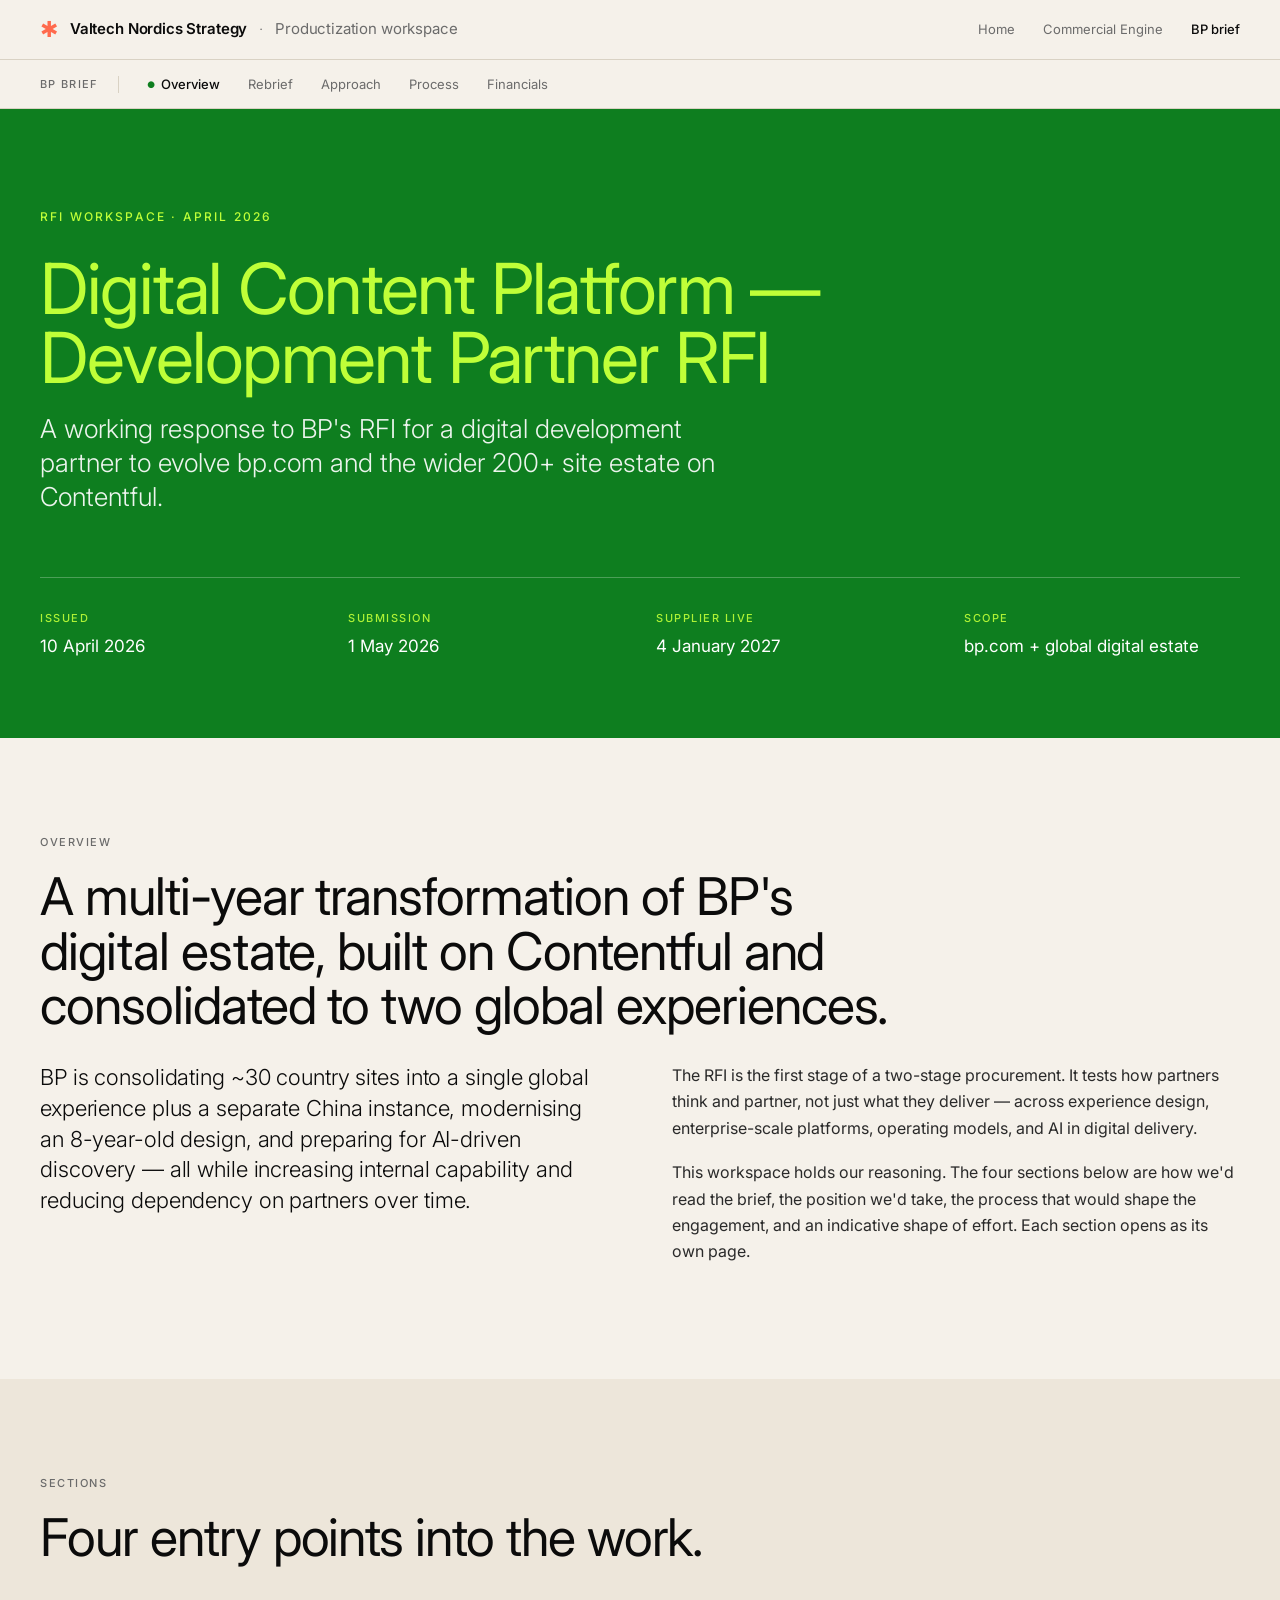
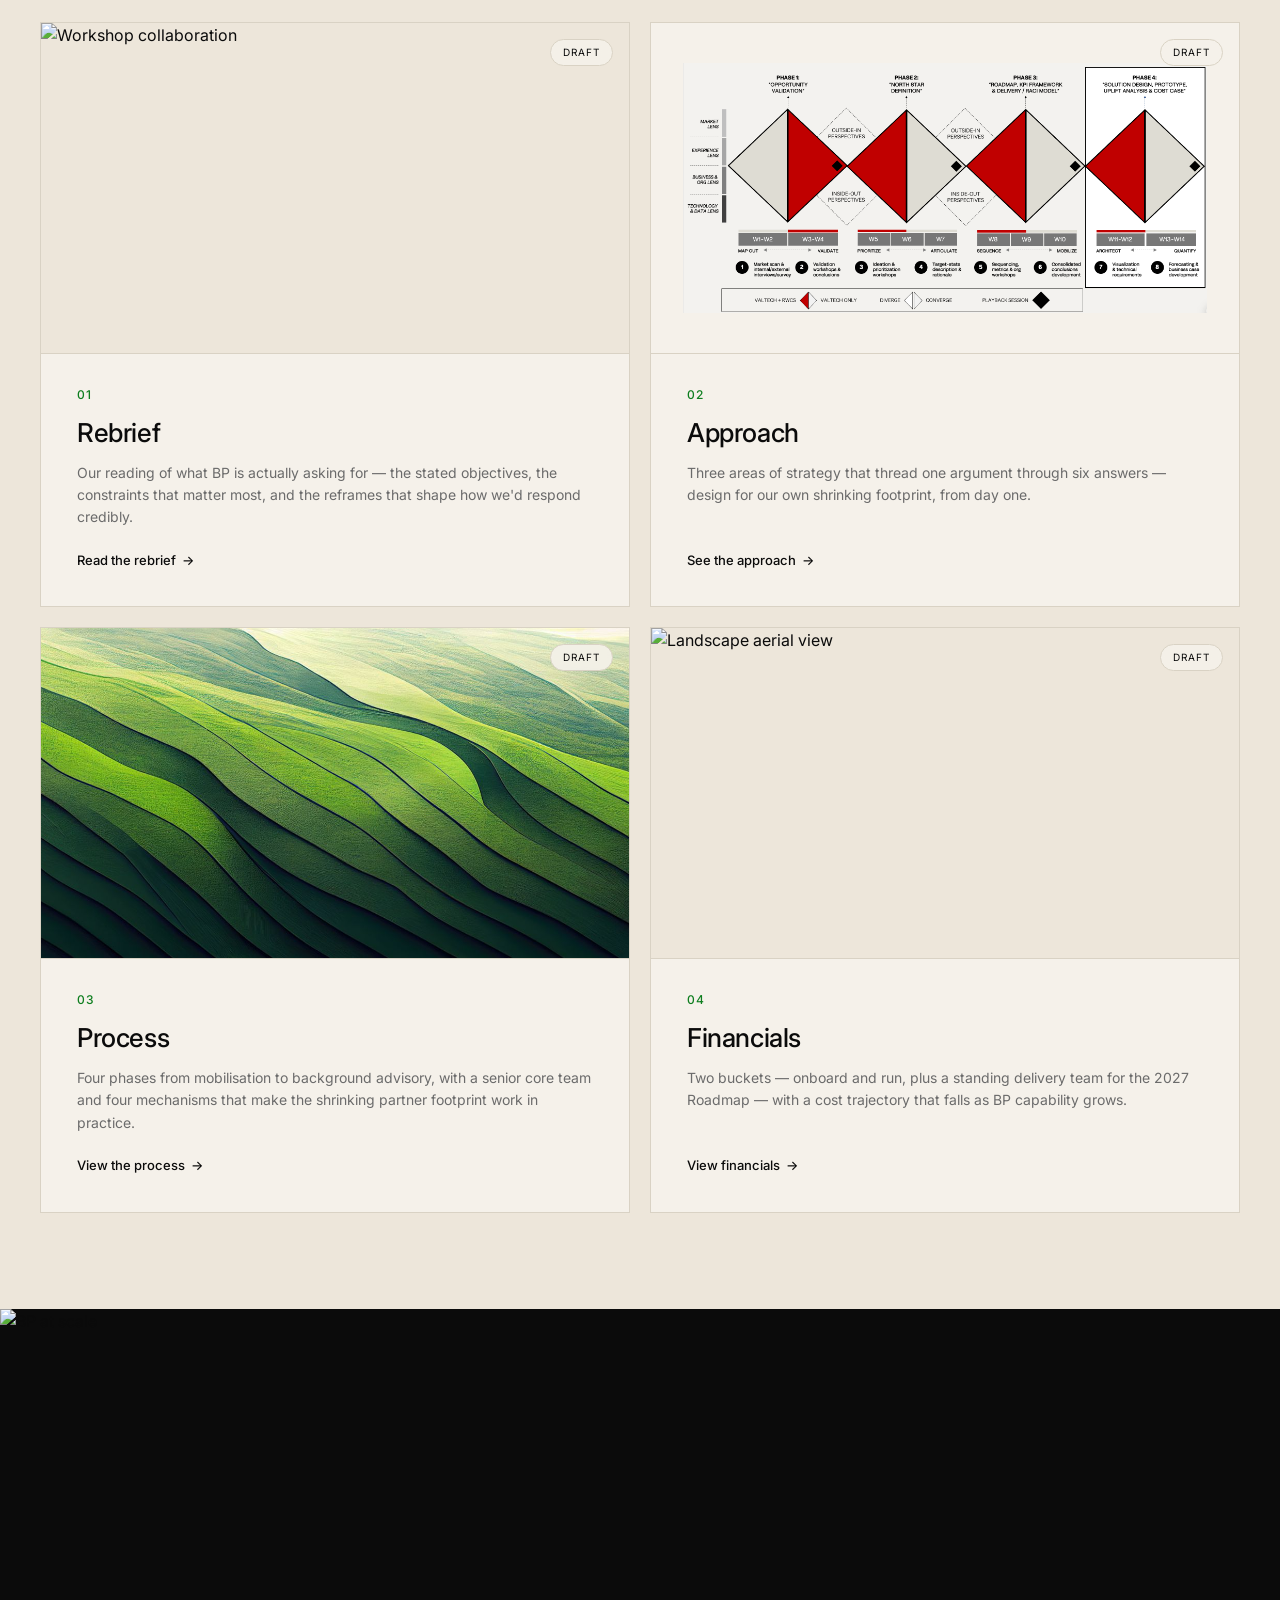
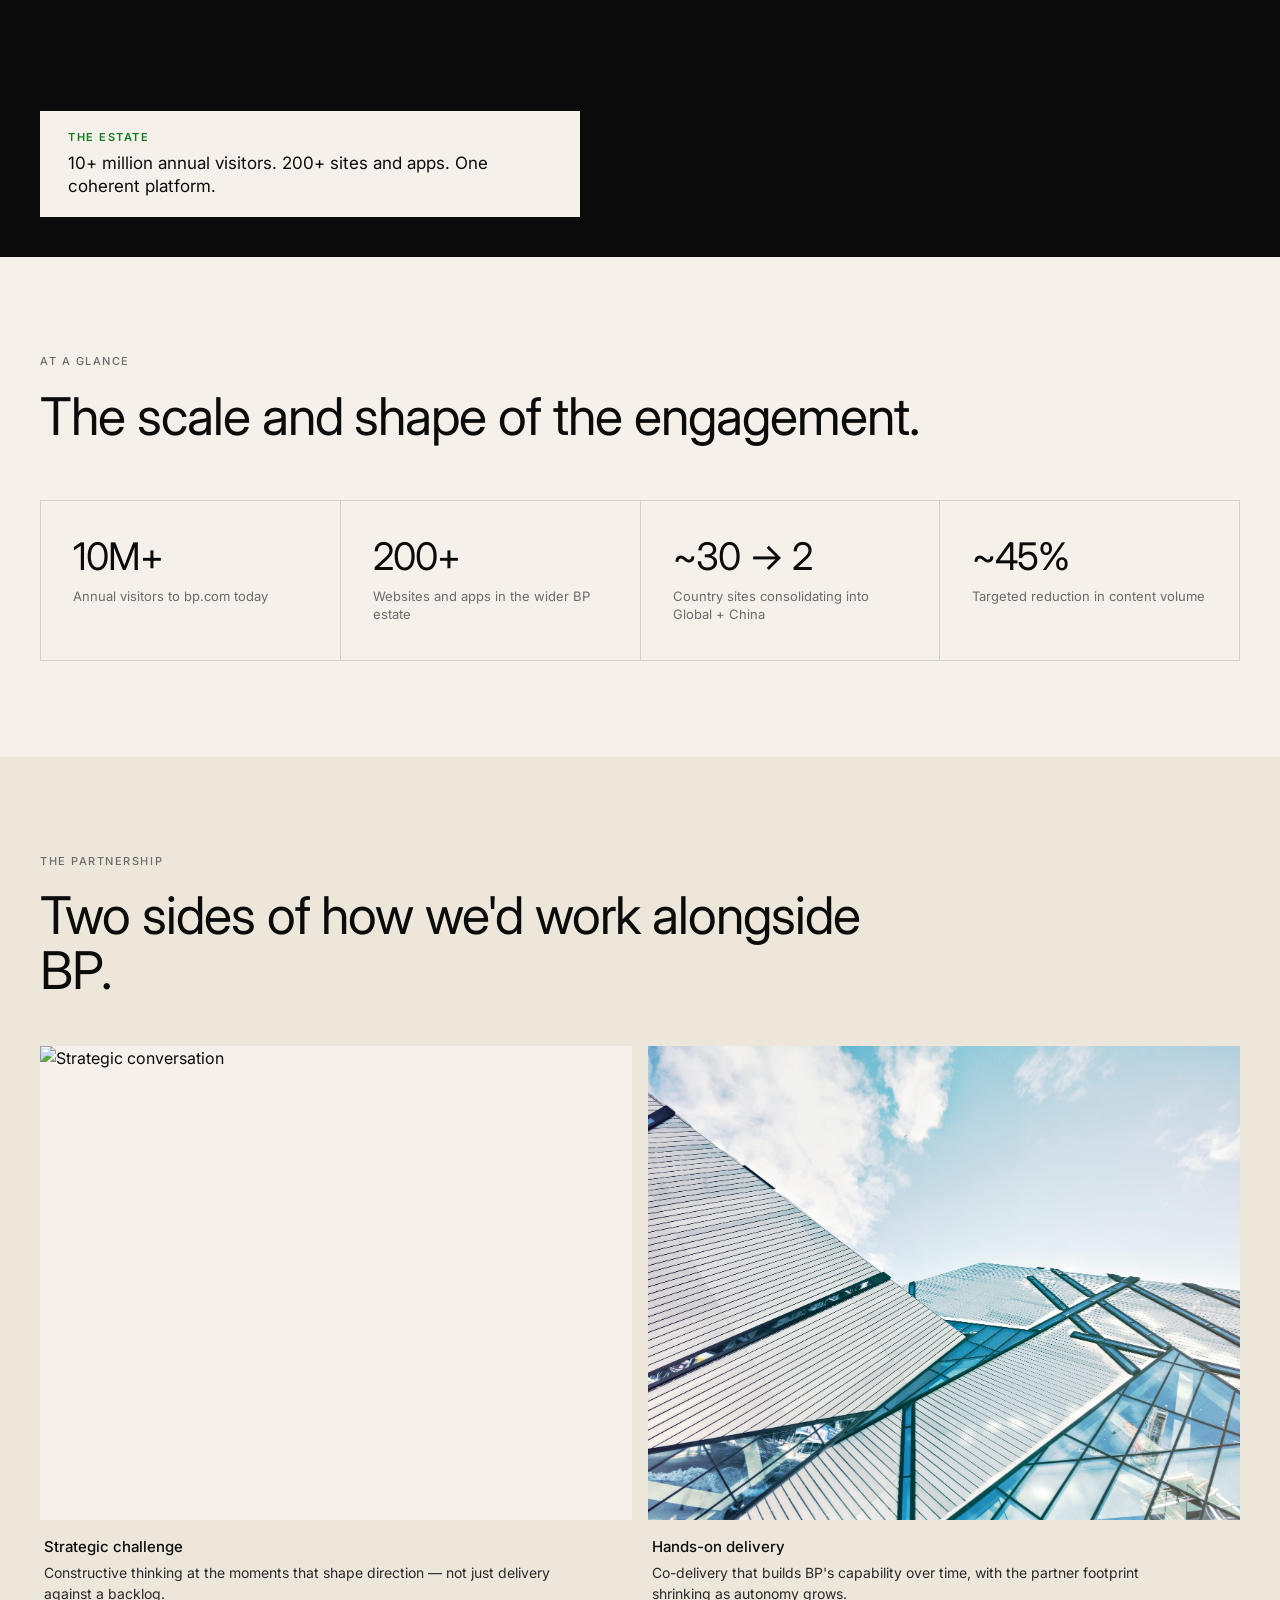
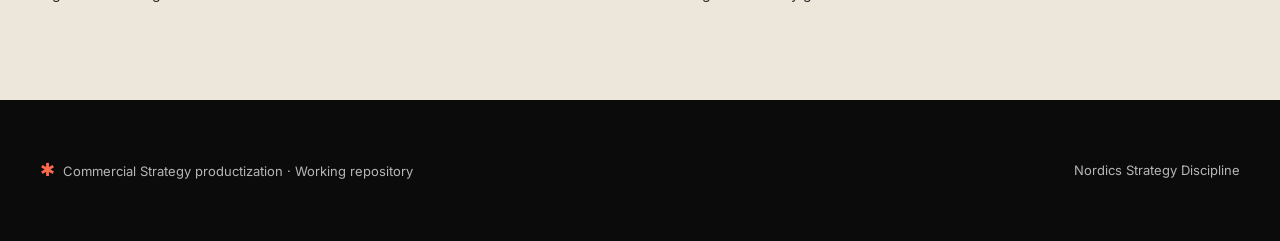
==== commit e378c25a: "Update index.html" ====
--- a/bp-brief/index.html
+++ b/bp-brief/index.html
@@ -244,7 +244,7 @@
     margin-bottom: 18px;
   }
 
-  /* Tiles — four section entries */
+  /* Tiles — four section entries with images */
   .tiles {
     background: var(--cream-deep);
   }
@@ -257,20 +257,42 @@
   .tile {
     background: var(--cream);
     border: 1px solid var(--line);
-    padding: 36px 36px 32px;
     text-decoration: none;
     color: var(--ink);
     display: flex;
     flex-direction: column;
-    gap: 16px;
+    overflow: hidden;
     transition: border-color 0.2s, transform 0.2s;
     position: relative;
-    min-height: 240px;
   }
   .tile:hover {
     border-color: var(--bp-green);
     transform: translateY(-2px);
   }
+  .tile-image-wrap {
+    width: 100%;
+    aspect-ratio: 16 / 9;
+    overflow: hidden;
+    background: var(--cream-deep);
+    border-bottom: 1px solid var(--line);
+  }
+  .tile-image {
+    width: 100%;
+    height: 100%;
+    object-fit: cover;
+  }
+  .tile-image.diagram {
+    object-fit: contain;
+    padding: 32px;
+    background: var(--cream);
+  }
+  .tile-content {
+    padding: 32px 36px 36px;
+    display: flex;
+    flex-direction: column;
+    gap: 14px;
+    flex: 1;
+  }
   .tile-num {
     font-size: 12px;
     color: var(--bp-green);
@@ -286,7 +308,7 @@
   }
   .tile-body {
     font-size: 14px;
-    line-height: 1.55;
+    line-height: 1.6;
     color: var(--ink-mute);
     flex: 1;
   }
@@ -308,16 +330,19 @@
   }
   .tile-status {
     position: absolute;
-    top: 24px;
-    right: 24px;
+    top: 16px;
+    right: 16px;
     font-size: 10px;
     text-transform: uppercase;
     letter-spacing: 0.1em;
-    color: var(--ink-mute);
-    background: var(--cream-deep);
-    padding: 4px 10px;
+    color: var(--ink);
+    background: rgba(245, 241, 234, 0.92);
+    padding: 5px 12px;
     border-radius: 100px;
     border: 1px solid var(--line);
+    z-index: 2;
+    backdrop-filter: blur(6px);
+    -webkit-backdrop-filter: blur(6px);
   }
 
   /* Feature image — full-bleed editorial */
@@ -465,6 +490,8 @@
     .hero-meta { grid-template-columns: repeat(2, 1fr); gap: 24px; }
     .overview-grid { grid-template-columns: 1fr; gap: 32px; }
     .tiles-grid { grid-template-columns: 1fr; }
+    .tile-content { padding: 24px; }
+    .tile-image.diagram { padding: 20px; }
     .feature-img-wrap { aspect-ratio: 4 / 3; }
     .feature-overlay { bottom: 20px; padding: 0 24px; }
     .feature-overlay-inner { padding: 14px 18px; max-width: 100%; }
@@ -500,7 +527,7 @@
     <a href="./" class="current">Overview</a>
     <a href="./rebrief/">Rebrief</a>
     <a href="./approach/">Approach</a>
-    <a href="./responses/">Responses</a>
+    <a href="./process/">Process</a>
     <a href="./financials/">Financials</a>
   </div>
 </nav>
@@ -539,11 +566,11 @@
     <h2 class="section-title">A multi-year transformation of BP's digital estate, built on Contentful and consolidated to two global experiences.</h2>
     <div class="overview-grid">
       <div class="overview-lead">
-        BP is consolidating ~30 country sites into a single global experience plus a separate China instance, modernising an 8-year-old design, and preparing for AI-driven discovery — all while incr[...]
+        BP is consolidating ~30 country sites into a single global experience plus a separate China instance, modernising an 8-year-old design, and preparing for AI-driven discovery — all while increasing internal capability and reducing dependency on partners over time.
       </div>
       <div class="overview-body">
-        <p>The RFI is the first stage of a two-stage procurement. It tests how partners think and partner, not just what they deliver — across experience design, enterprise-scale platforms, operatin[...]
-        <p>This workspace holds our reasoning. The four sections below are how we'd read the brief, the position we'd take, the substance behind each of the six RFI responses, and an indicative shape [...]
+        <p>The RFI is the first stage of a two-stage procurement. It tests how partners think and partner, not just what they deliver — across experience design, enterprise-scale platforms, operating models, and AI in digital delivery.</p>
+        <p>This workspace holds our reasoning. The four sections below are how we'd read the brief, the position we'd take, the process that would shape the engagement, and an indicative shape of effort. Each section opens as its own page.</p>
       </div>
     </div>
   </div>
@@ -558,34 +585,54 @@
 
       <a class="tile" href="./rebrief/">
         <span class="tile-status">Draft</span>
-        <div class="tile-num">01</div>
-        <div class="tile-title">Rebrief</div>
-        <div class="tile-body">Our reading of what BP is actually asking for, the constraints that matter most, and where the brief leaves room to shape the conversation.</div>
-        <div class="tile-cta">Read the rebrief</div>
+        <div class="tile-image-wrap">
+          <img class="tile-image" src="./images/bp_image_3.jpg" alt="Workshop collaboration">
+        </div>
+        <div class="tile-content">
+          <div class="tile-num">01</div>
+          <div class="tile-title">Rebrief</div>
+          <div class="tile-body">Our reading of what BP is actually asking for — the stated objectives, the constraints that matter most, and the reframes that shape how we'd respond credibly.</div>
+          <div class="tile-cta">Read the rebrief</div>
+        </div>
       </a>
 
       <a class="tile" href="./approach/">
         <span class="tile-status">Draft</span>
-        <div class="tile-num">02</div>
-        <div class="tile-title">Approach</div>
-        <div class="tile-body">The position we'd take into the response — how we'd answer the brief's six questions as a coherent point of view, not six separate ones.</div>
-        <div class="tile-cta">See the approach</div>
+        <div class="tile-image-wrap">
+          <img class="tile-image diagram" src="./images/quadruple_diamond.png" alt="Valtech Quadruple Diamond framework">
+        </div>
+        <div class="tile-content">
+          <div class="tile-num">02</div>
+          <div class="tile-title">Approach</div>
+          <div class="tile-body">Three areas of strategy that thread one argument through six answers — design for our own shrinking footprint, from day one.</div>
+          <div class="tile-cta">See the approach</div>
+        </div>
       </a>
 
-      <a class="tile" href="./responses/">
-        <span class="tile-status">In progress</span>
-        <div class="tile-num">03</div>
-        <div class="tile-title">Responses</div>
-        <div class="tile-body">Substance behind each of the six RFI questions — customer experience, Contentful proficiency, priority opportunities, near-term future, AI value, and operating model.<[...]
-        <div class="tile-cta">Open responses</div>
+      <a class="tile" href="./process/">
+        <span class="tile-status">Draft</span>
+        <div class="tile-image-wrap">
+          <img class="tile-image" src="./images/bp_image_1.jpg" alt="Modern architectural structure">
+        </div>
+        <div class="tile-content">
+          <div class="tile-num">03</div>
+          <div class="tile-title">Process</div>
+          <div class="tile-body">Four phases from mobilisation to background advisory, with a senior core team and four mechanisms that make the shrinking partner footprint work in practice.</div>
+          <div class="tile-cta">View the process</div>
+        </div>
       </a>
 
       <a class="tile" href="./financials/">
-        <span class="tile-status">To do</span>
-        <div class="tile-num">04</div>
-        <div class="tile-title">Financials</div>
-        <div class="tile-body">Indicative shape of effort, team composition, and commercial model — a frame to test the response against, not a binding number.</div>
-        <div class="tile-cta">View financials</div>
+        <span class="tile-status">Draft</span>
+        <div class="tile-image-wrap">
+          <img class="tile-image" src="./images/bp_image_2.jpg" alt="Landscape aerial view">
+        </div>
+        <div class="tile-content">
+          <div class="tile-num">04</div>
+          <div class="tile-title">Financials</div>
+          <div class="tile-body">Two buckets — onboard and run, plus a standing delivery team for the 2027 Roadmap — with a cost trajectory that falls as BP capability grows.</div>
+          <div class="tile-cta">View financials</div>
+        </div>
       </a>
 
     </div>
@@ -595,7 +642,7 @@
 <!-- Feature image — full-bleed editorial -->
 <section class="feature">
   <div class="feature-img-wrap">
-    <img class="feature-img" src="./images/BP_image_4.jpg" alt="BP at scale">
+    <img class="feature-img" src="./images/bp_image_4.jpg" alt="BP at scale">
     <div class="feature-overlay">
       <div class="feature-overlay-inner">
         <div class="feature-overlay-tag">The estate</div>
@@ -638,14 +685,14 @@
     <h2 class="section-title">Two sides of how we'd work alongside BP.</h2>
     <div class="closing-grid">
       <div class="closing-item">
-        <img class="closing-img" src="./images/BP_image_5.jpg" alt="Strategic conversation">
+        <img class="closing-img" src="./images/bp_image_5.jpg" alt="Strategic conversation">
         <div class="closing-caption">
           <strong>Strategic challenge</strong>
           Constructive thinking at the moments that shape direction — not just delivery against a backlog.
         </div>
       </div>
       <div class="closing-item">
-        <img class="closing-img" src="./images/BP_image_6.jpg" alt="Hands-on collaboration">
+        <img class="closing-img" src="./images/bp_image_6.jpg" alt="Hands-on collaboration">
         <div class="closing-caption">
           <strong>Hands-on delivery</strong>
           Co-delivery that builds BP's capability over time, with the partner footprint shrinking as autonomy grows.
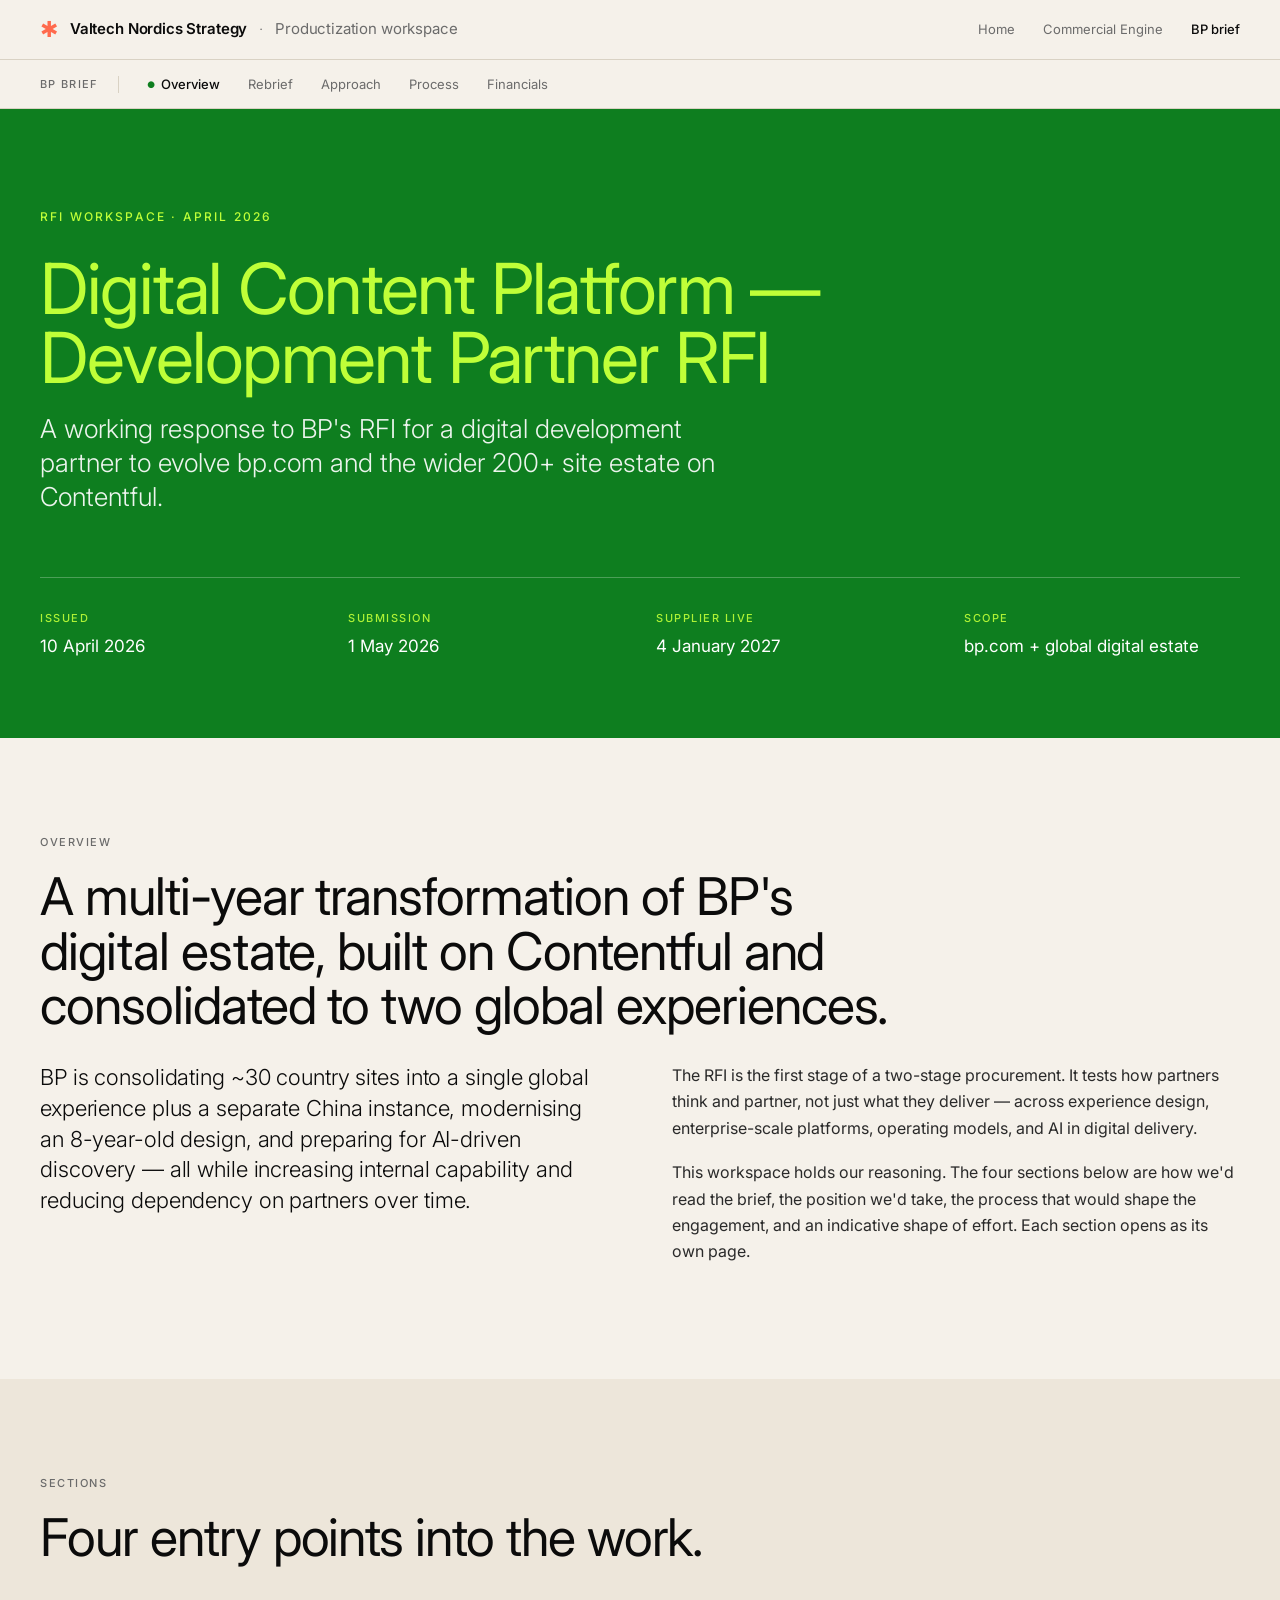
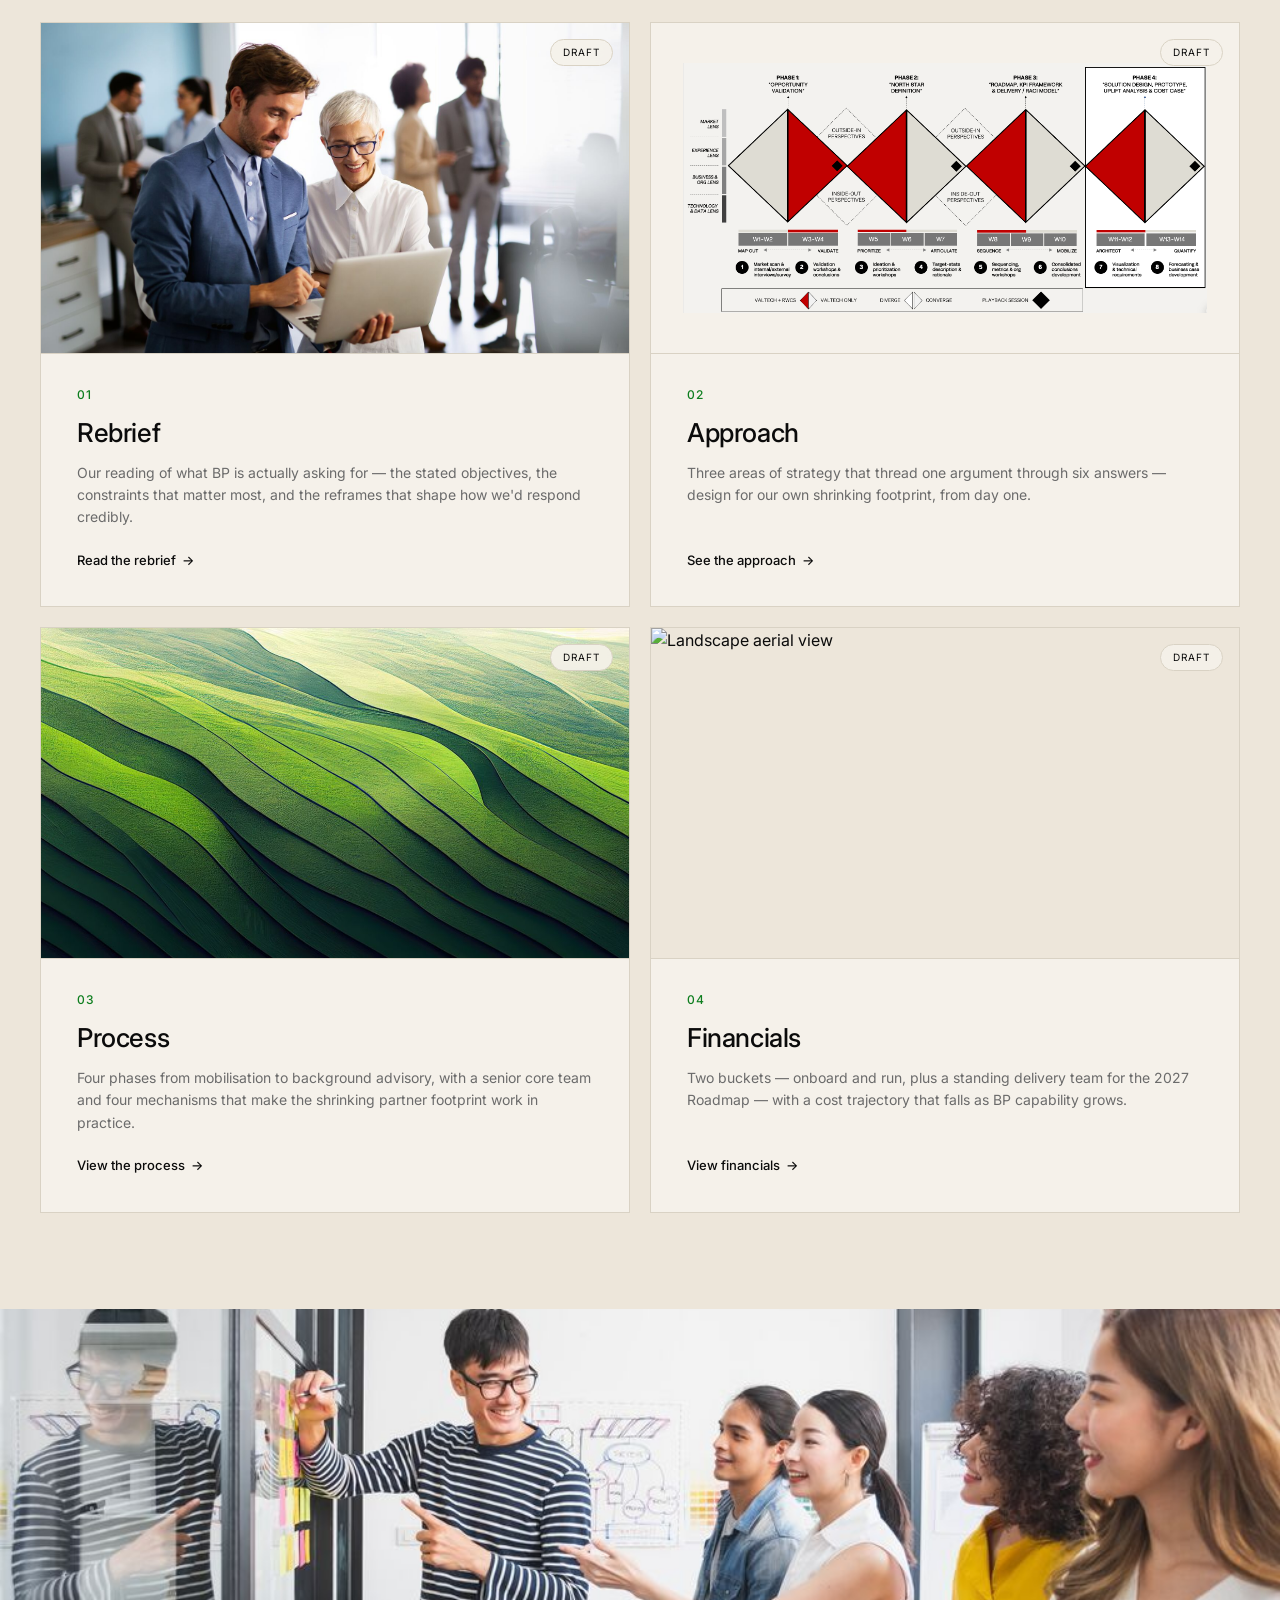
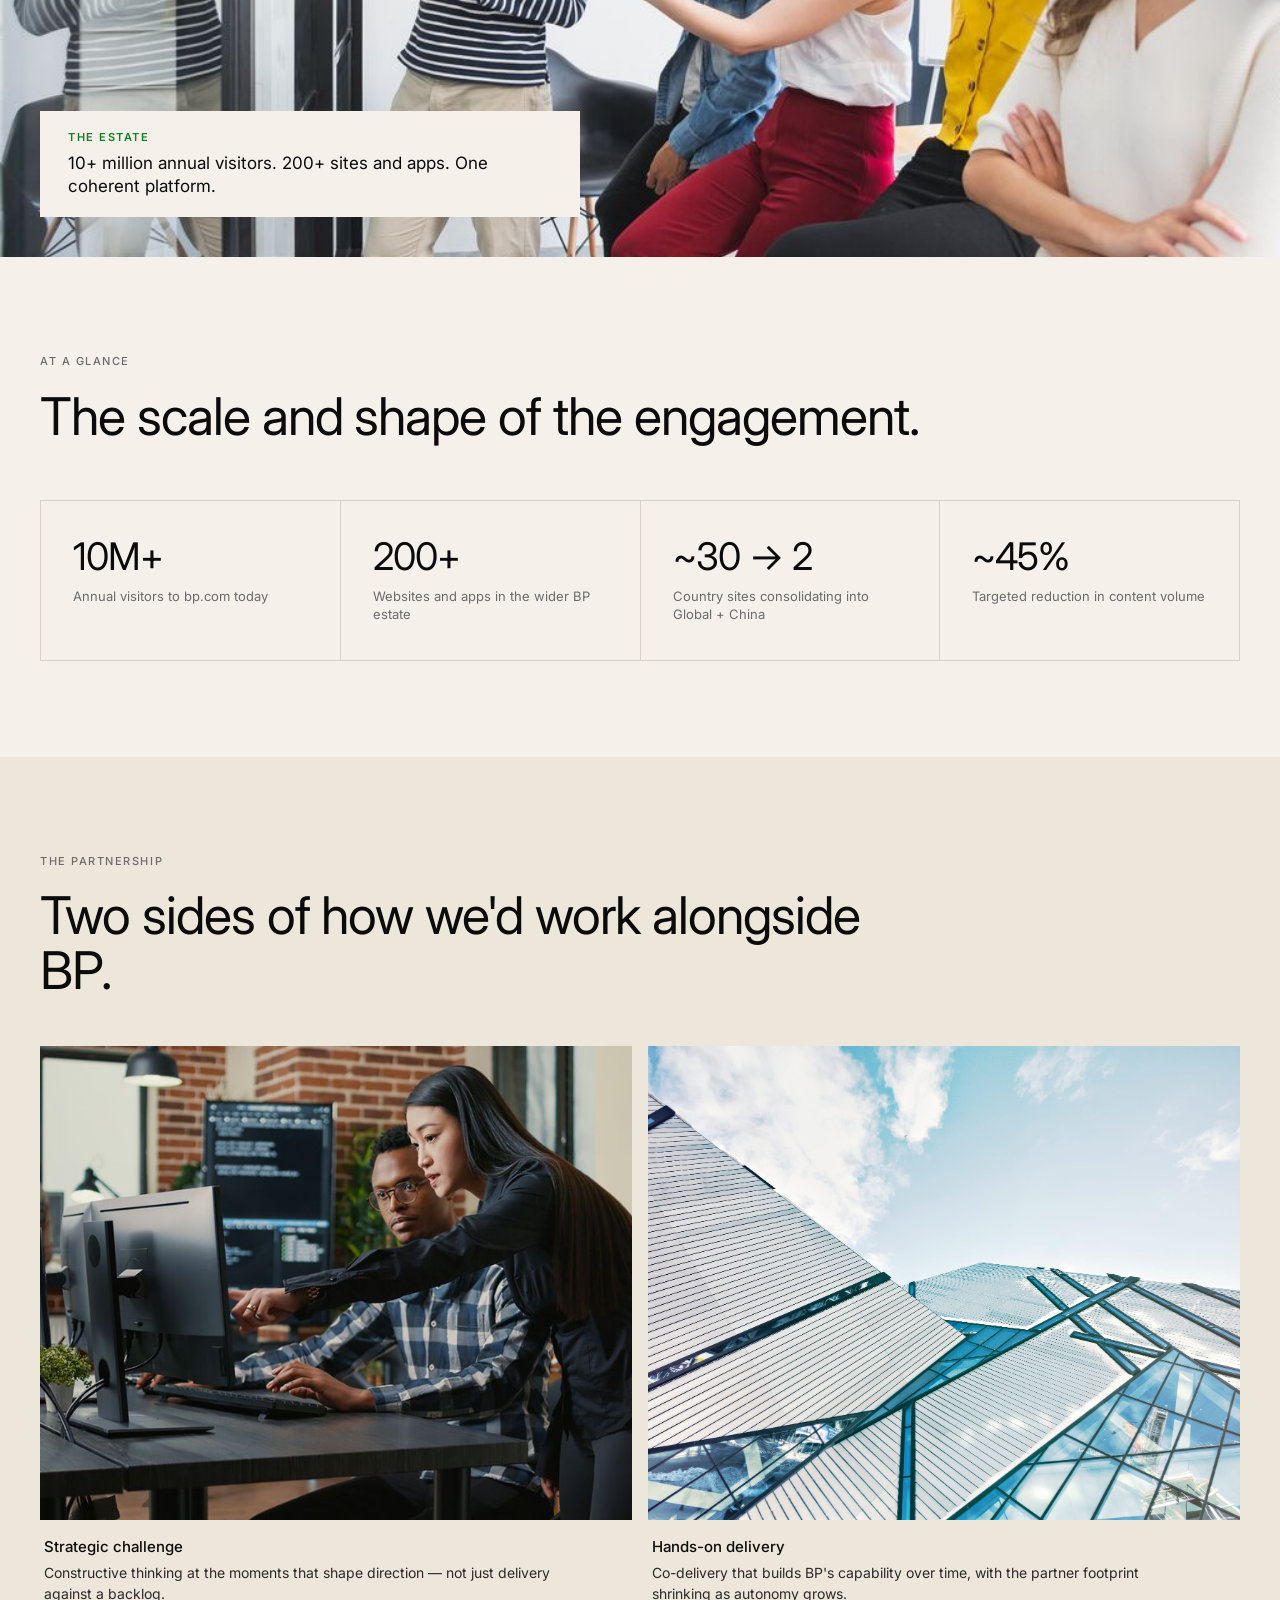
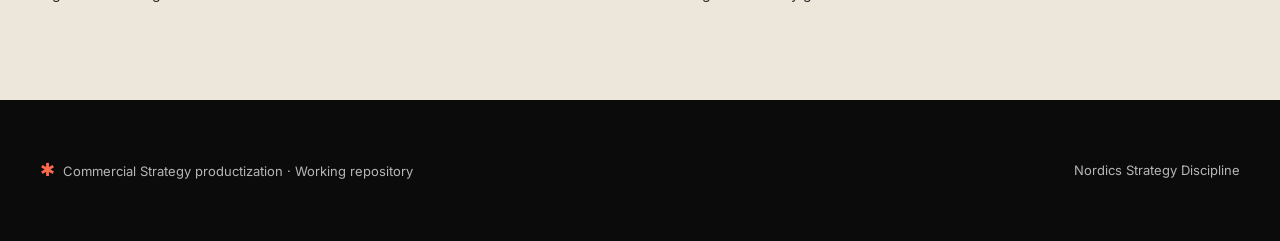
==== commit 8cf0748c: "Update index.html" ====
--- a/bp-brief/index.html
+++ b/bp-brief/index.html
@@ -586,7 +586,7 @@
       <a class="tile" href="./rebrief/">
         <span class="tile-status">Draft</span>
         <div class="tile-image-wrap">
-          <img class="tile-image" src="./images/bp_image_3.jpg" alt="Workshop collaboration">
+          <img class="tile-image" src="./images/bp_image3.jpg" alt="Workshop collaboration">
         </div>
         <div class="tile-content">
           <div class="tile-num">01</div>
@@ -612,7 +612,7 @@
       <a class="tile" href="./process/">
         <span class="tile-status">Draft</span>
         <div class="tile-image-wrap">
-          <img class="tile-image" src="./images/bp_image_1.jpg" alt="Modern architectural structure">
+          <img class="tile-image" src="./images/bp_image1.jpg" alt="Modern architectural structure">
         </div>
         <div class="tile-content">
           <div class="tile-num">03</div>
@@ -642,7 +642,7 @@
 <!-- Feature image — full-bleed editorial -->
 <section class="feature">
   <div class="feature-img-wrap">
-    <img class="feature-img" src="./images/bp_image_4.jpg" alt="BP at scale">
+    <img class="feature-img" src="./images/bp_image4.jpg" alt="BP at scale">
     <div class="feature-overlay">
       <div class="feature-overlay-inner">
         <div class="feature-overlay-tag">The estate</div>
@@ -685,14 +685,14 @@
     <h2 class="section-title">Two sides of how we'd work alongside BP.</h2>
     <div class="closing-grid">
       <div class="closing-item">
-        <img class="closing-img" src="./images/bp_image_5.jpg" alt="Strategic conversation">
+        <img class="closing-img" src="./images/bp_image5.jpg" alt="Strategic conversation">
         <div class="closing-caption">
           <strong>Strategic challenge</strong>
           Constructive thinking at the moments that shape direction — not just delivery against a backlog.
         </div>
       </div>
       <div class="closing-item">
-        <img class="closing-img" src="./images/bp_image_6.jpg" alt="Hands-on collaboration">
+        <img class="closing-img" src="./images/bp_image6.jpg" alt="Hands-on collaboration">
         <div class="closing-caption">
           <strong>Hands-on delivery</strong>
           Co-delivery that builds BP's capability over time, with the partner footprint shrinking as autonomy grows.
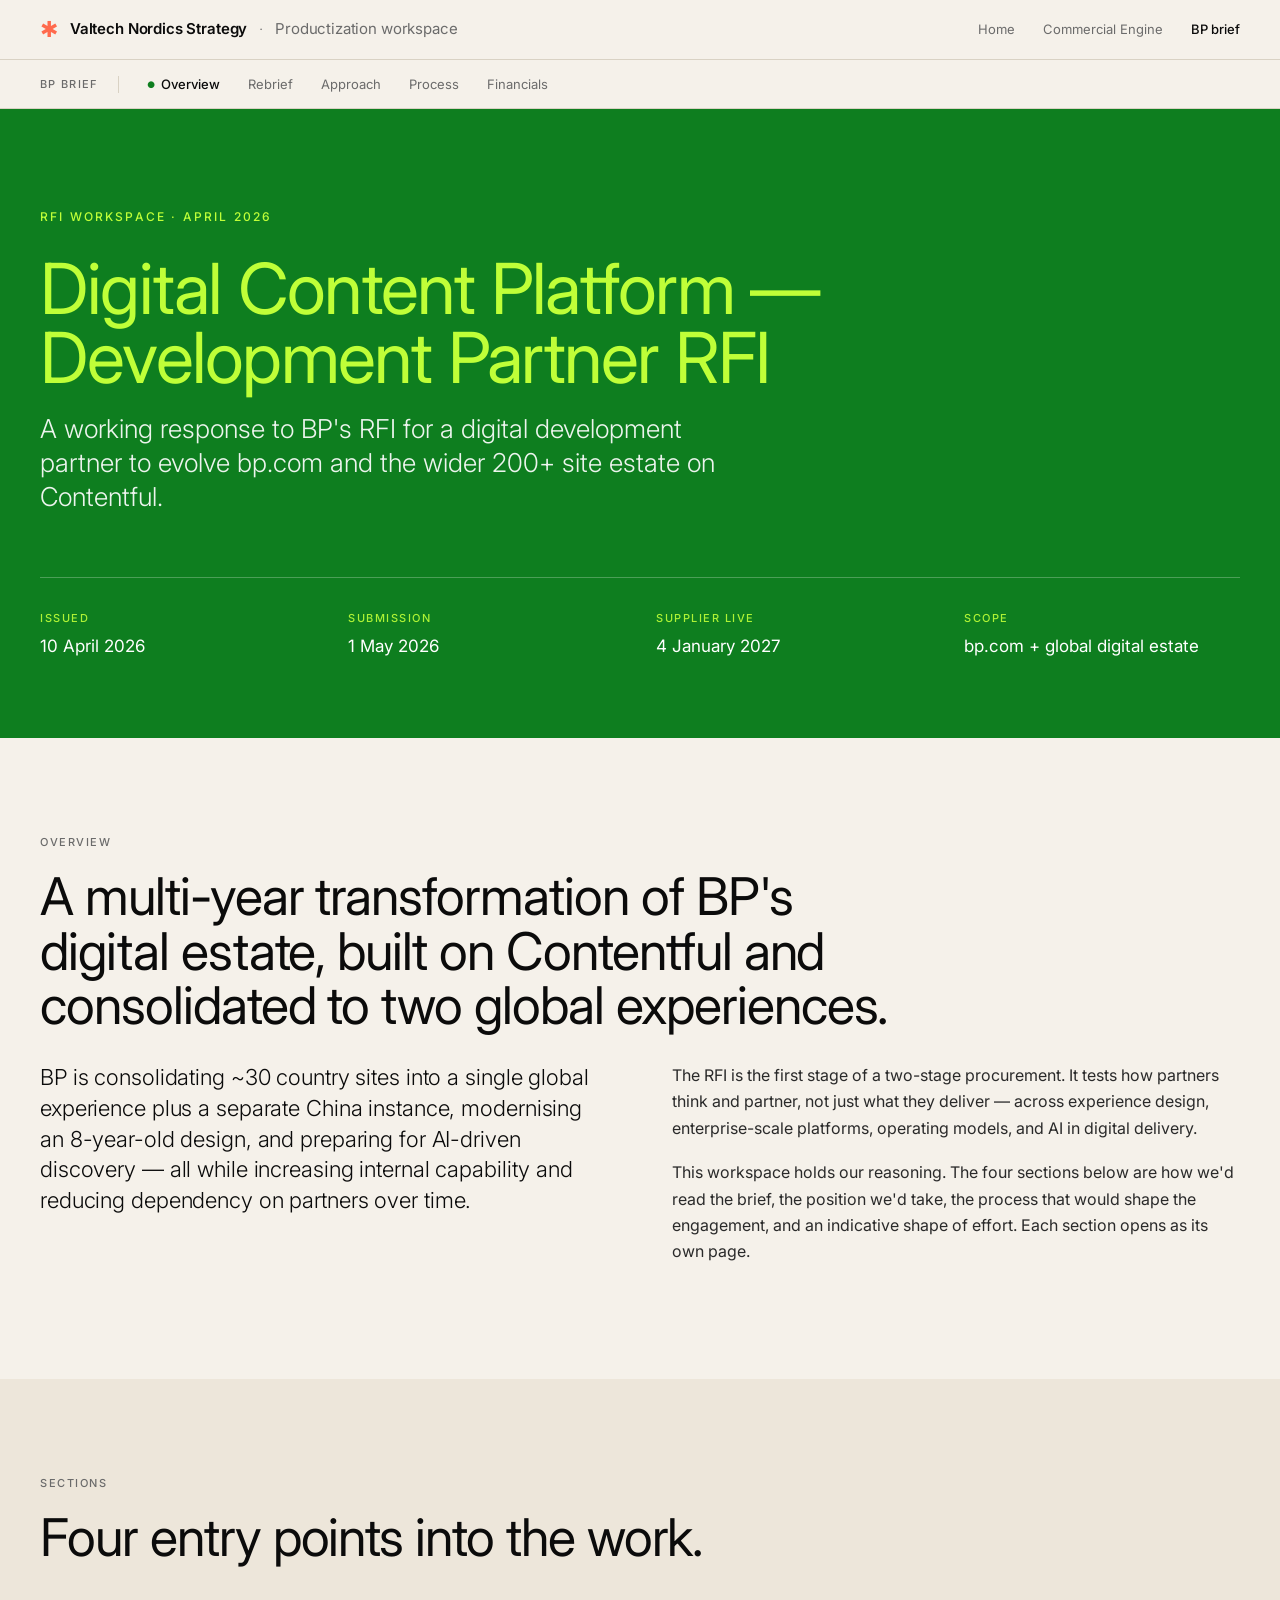
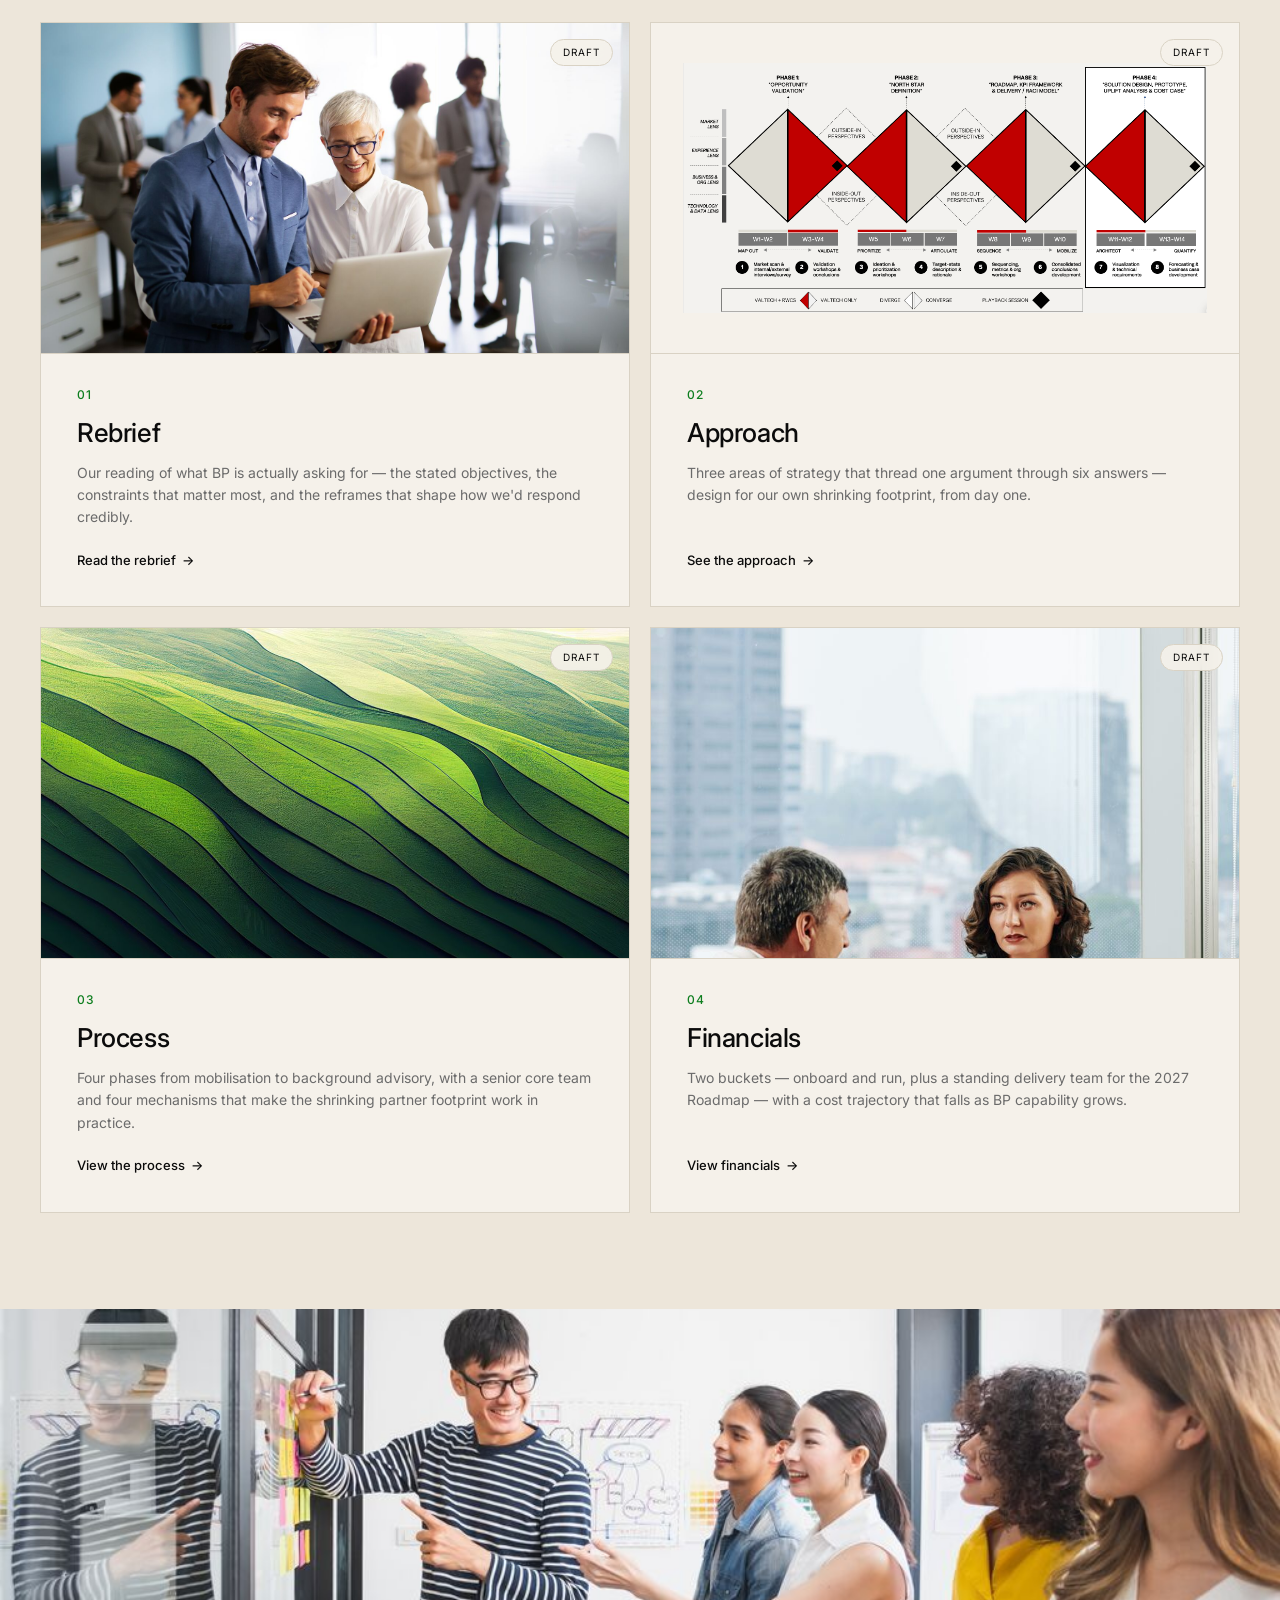
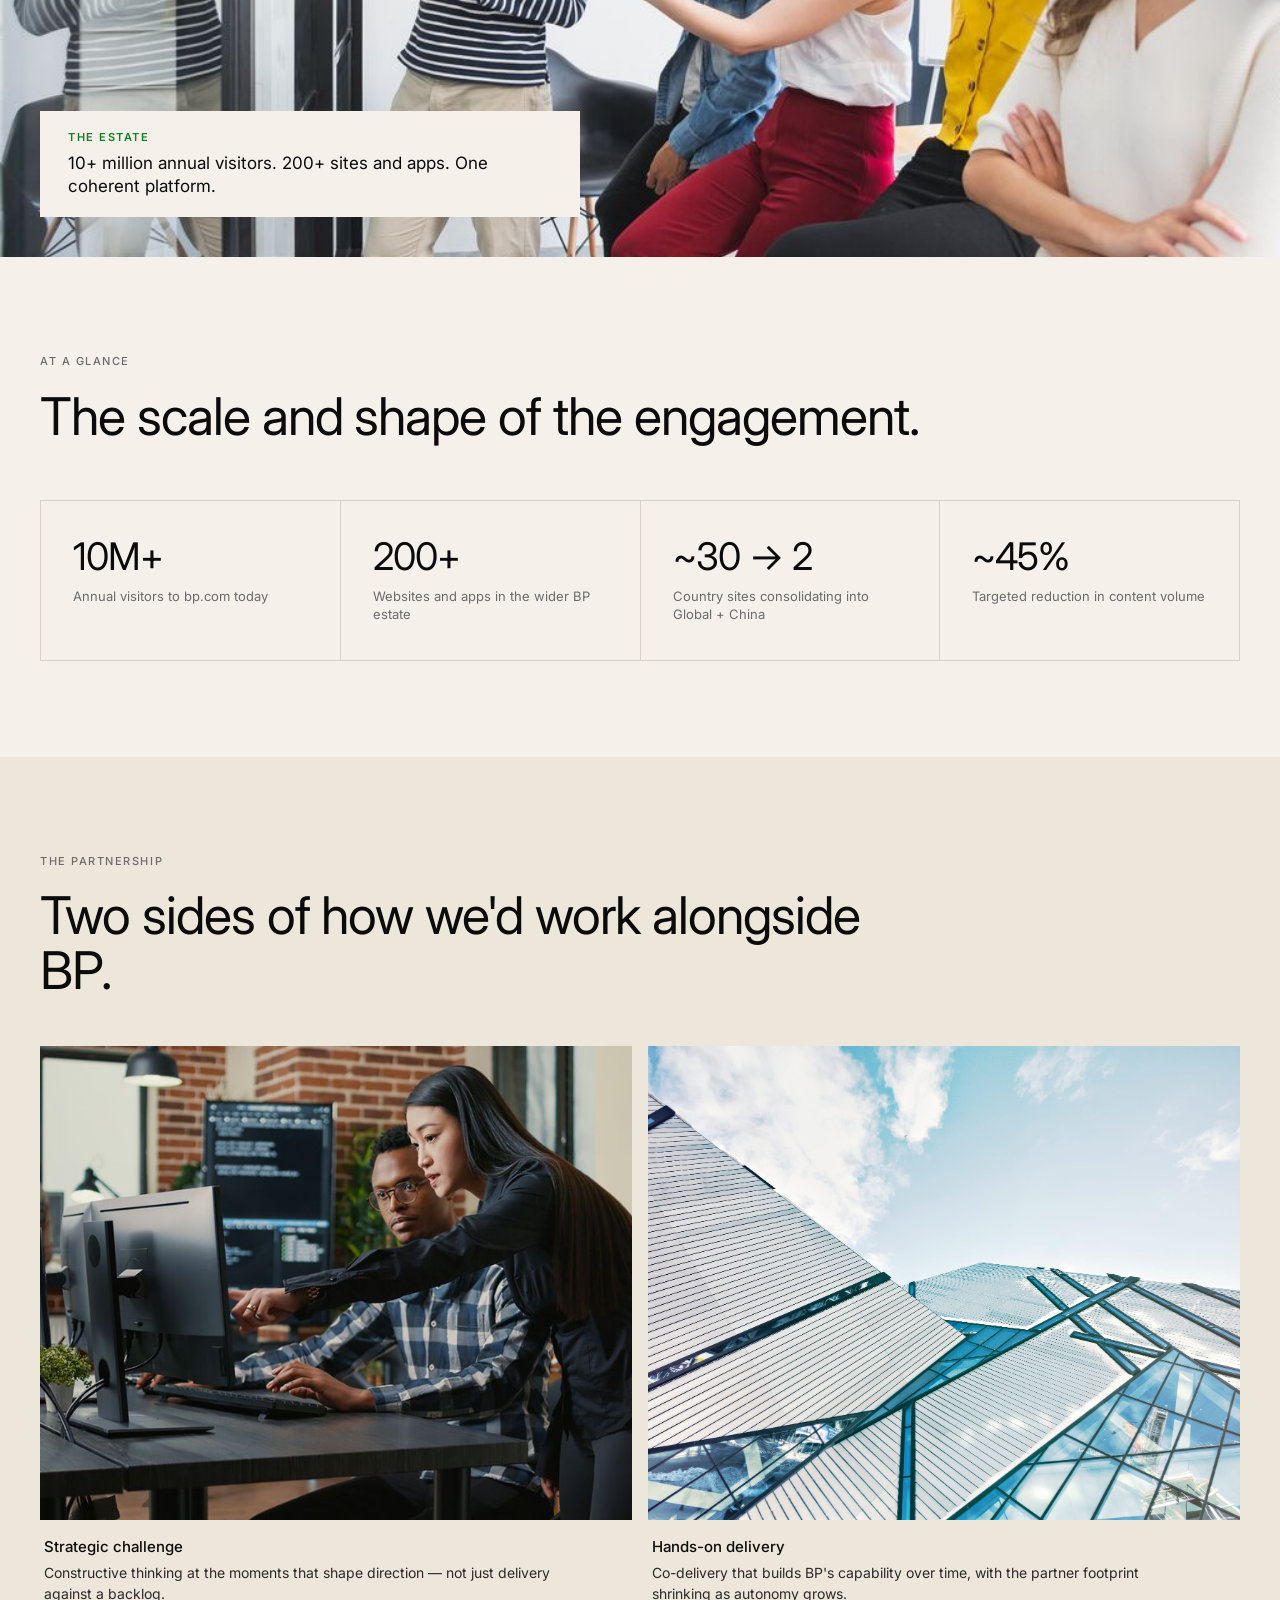
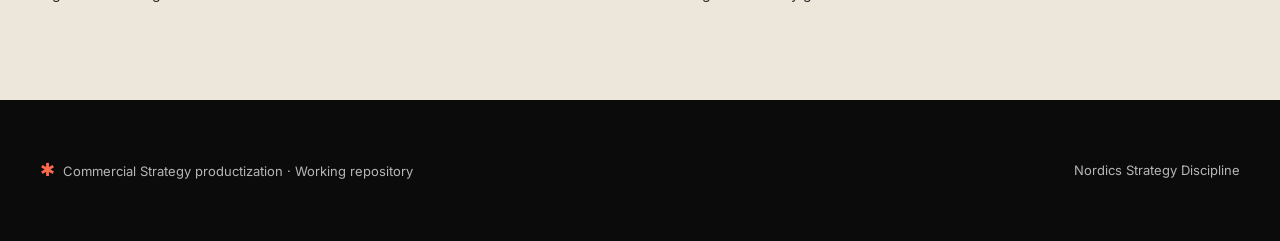
==== commit 925f865c: "Update index.html" ====
--- a/bp-brief/index.html
+++ b/bp-brief/index.html
@@ -625,7 +625,7 @@
       <a class="tile" href="./financials/">
         <span class="tile-status">Draft</span>
         <div class="tile-image-wrap">
-          <img class="tile-image" src="./images/bp_image_2.jpg" alt="Landscape aerial view">
+          <img class="tile-image" src="./images/bp_image2.jpg" alt="Landscape aerial view">
         </div>
         <div class="tile-content">
           <div class="tile-num">04</div>
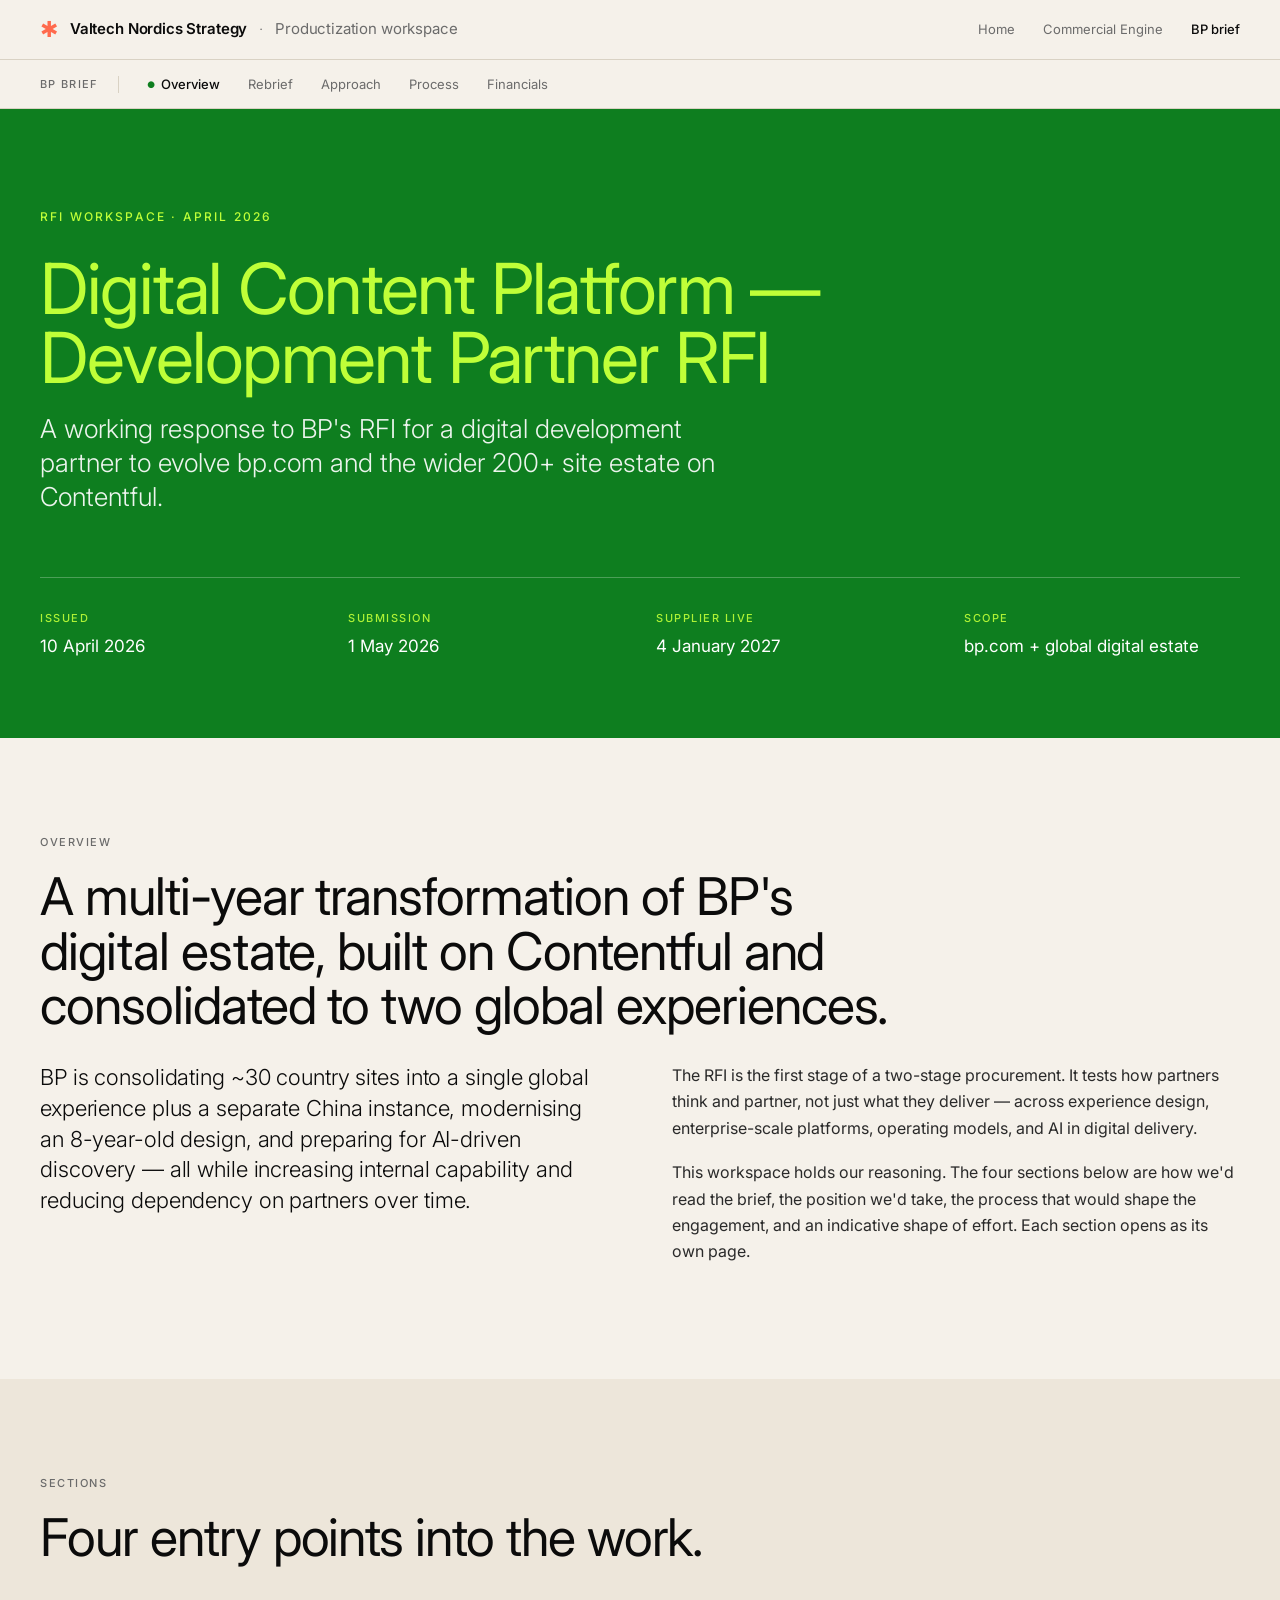
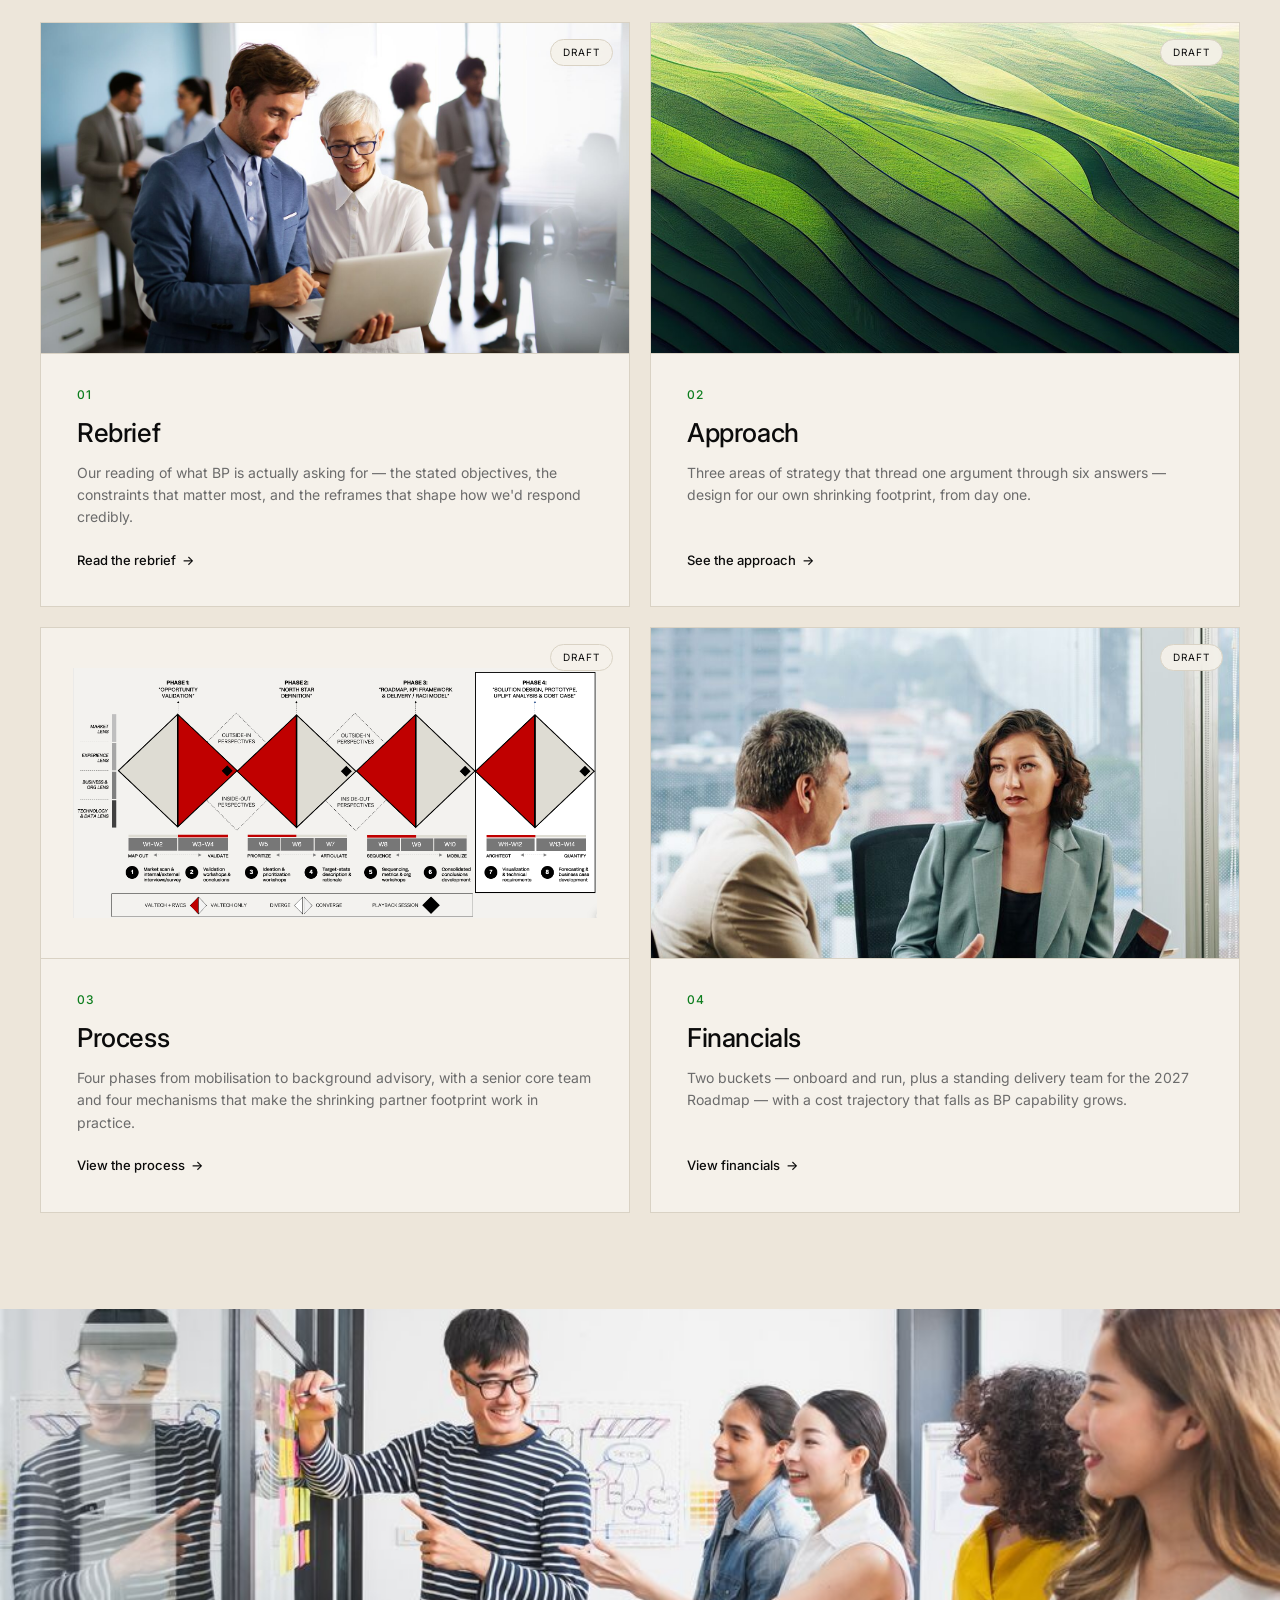
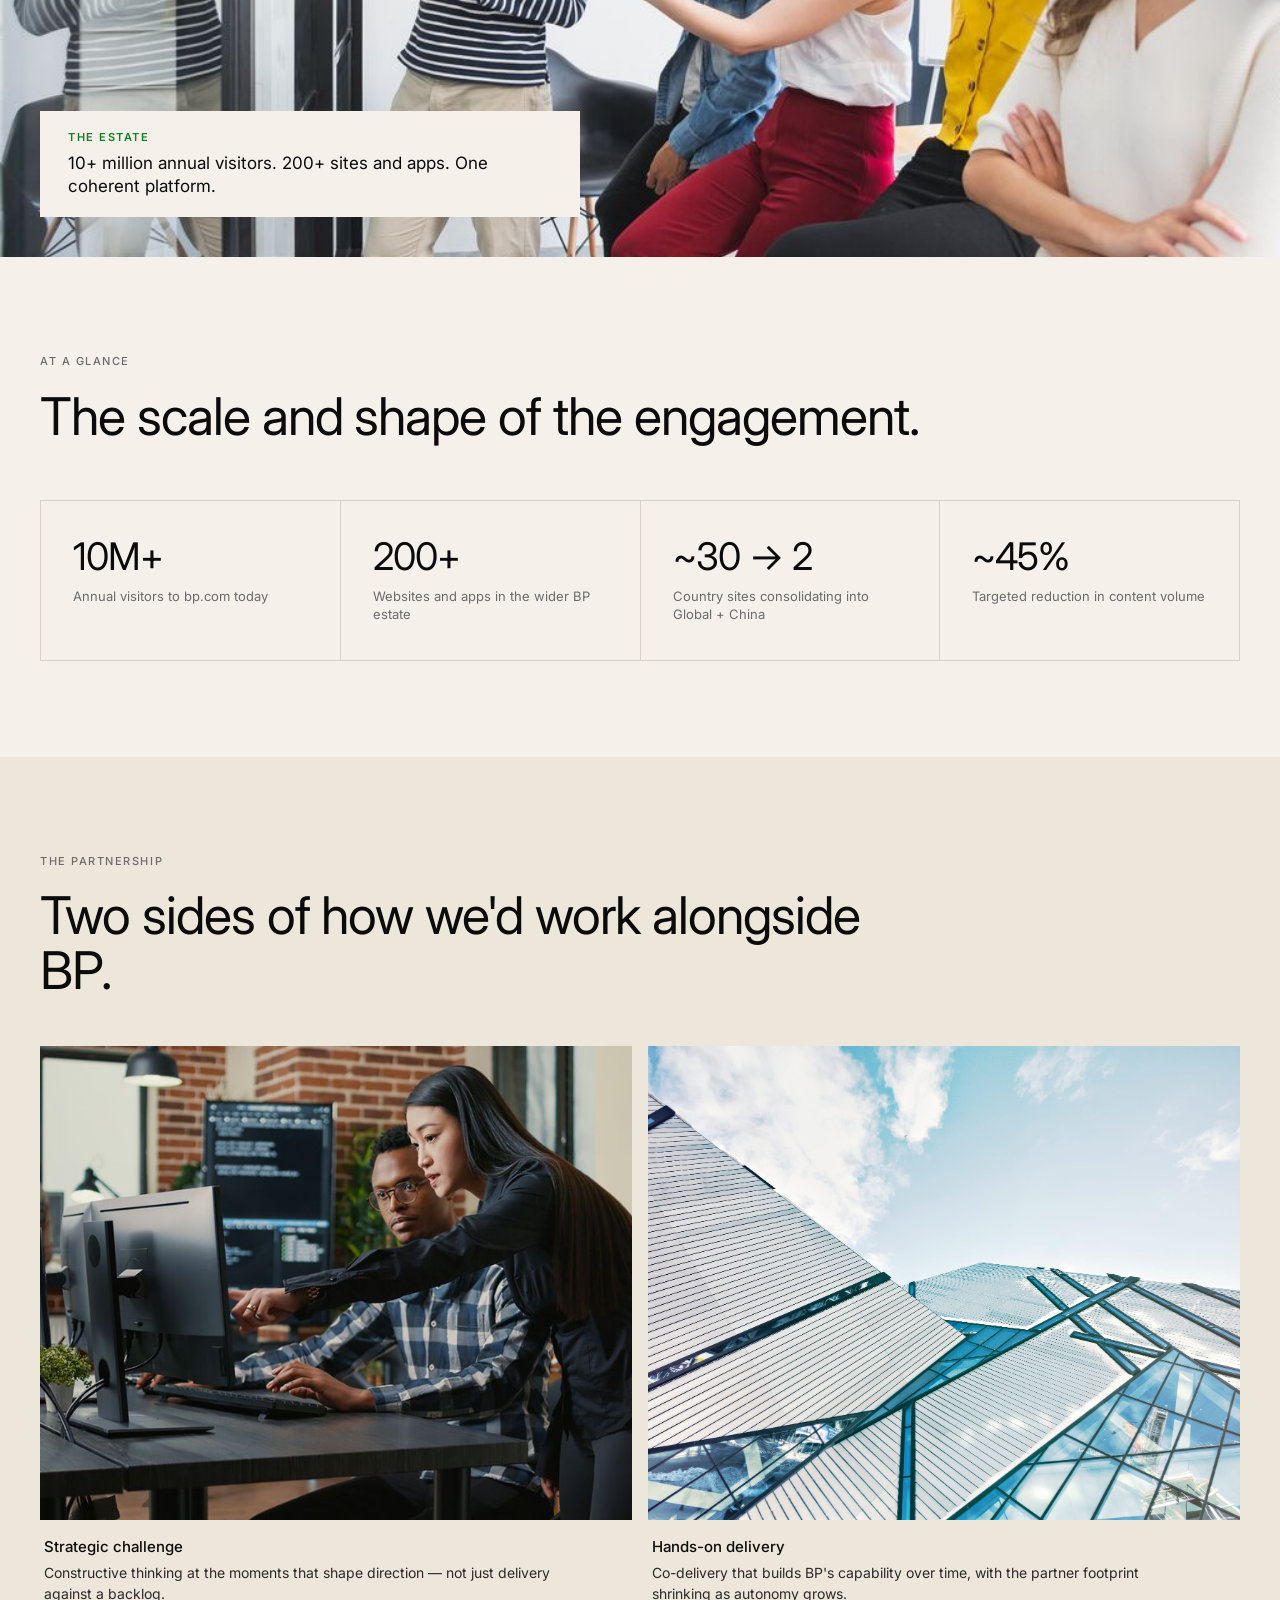
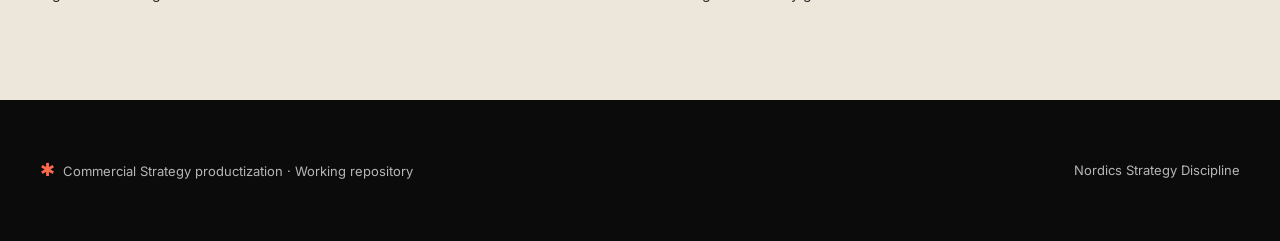
==== commit 1ac8c080: "Update index.html" ====
--- a/bp-brief/index.html
+++ b/bp-brief/index.html
@@ -599,7 +599,7 @@
       <a class="tile" href="./approach/">
         <span class="tile-status">Draft</span>
         <div class="tile-image-wrap">
-          <img class="tile-image diagram" src="./images/quadruple_diamond.png" alt="Valtech Quadruple Diamond framework">
+          <img class="tile-image" src="./images/bp_image1.jpg" alt="Aerial view of rolling green landscape">
         </div>
         <div class="tile-content">
           <div class="tile-num">02</div>
@@ -612,7 +612,7 @@
       <a class="tile" href="./process/">
         <span class="tile-status">Draft</span>
         <div class="tile-image-wrap">
-          <img class="tile-image" src="./images/bp_image1.jpg" alt="Modern architectural structure">
+          <img class="tile-image diagram" src="./images/quadruple_diamond.png" alt="Valtech Quadruple Diamond framework">
         </div>
         <div class="tile-content">
           <div class="tile-num">03</div>
@@ -625,7 +625,7 @@
       <a class="tile" href="./financials/">
         <span class="tile-status">Draft</span>
         <div class="tile-image-wrap">
-          <img class="tile-image" src="./images/bp_image2.jpg" alt="Landscape aerial view">
+          <img class="tile-image" src="./images/bp_image2.jpg" alt="Two professionals in conversation" style="object-position: center 75%;">
         </div>
         <div class="tile-content">
           <div class="tile-num">04</div>
